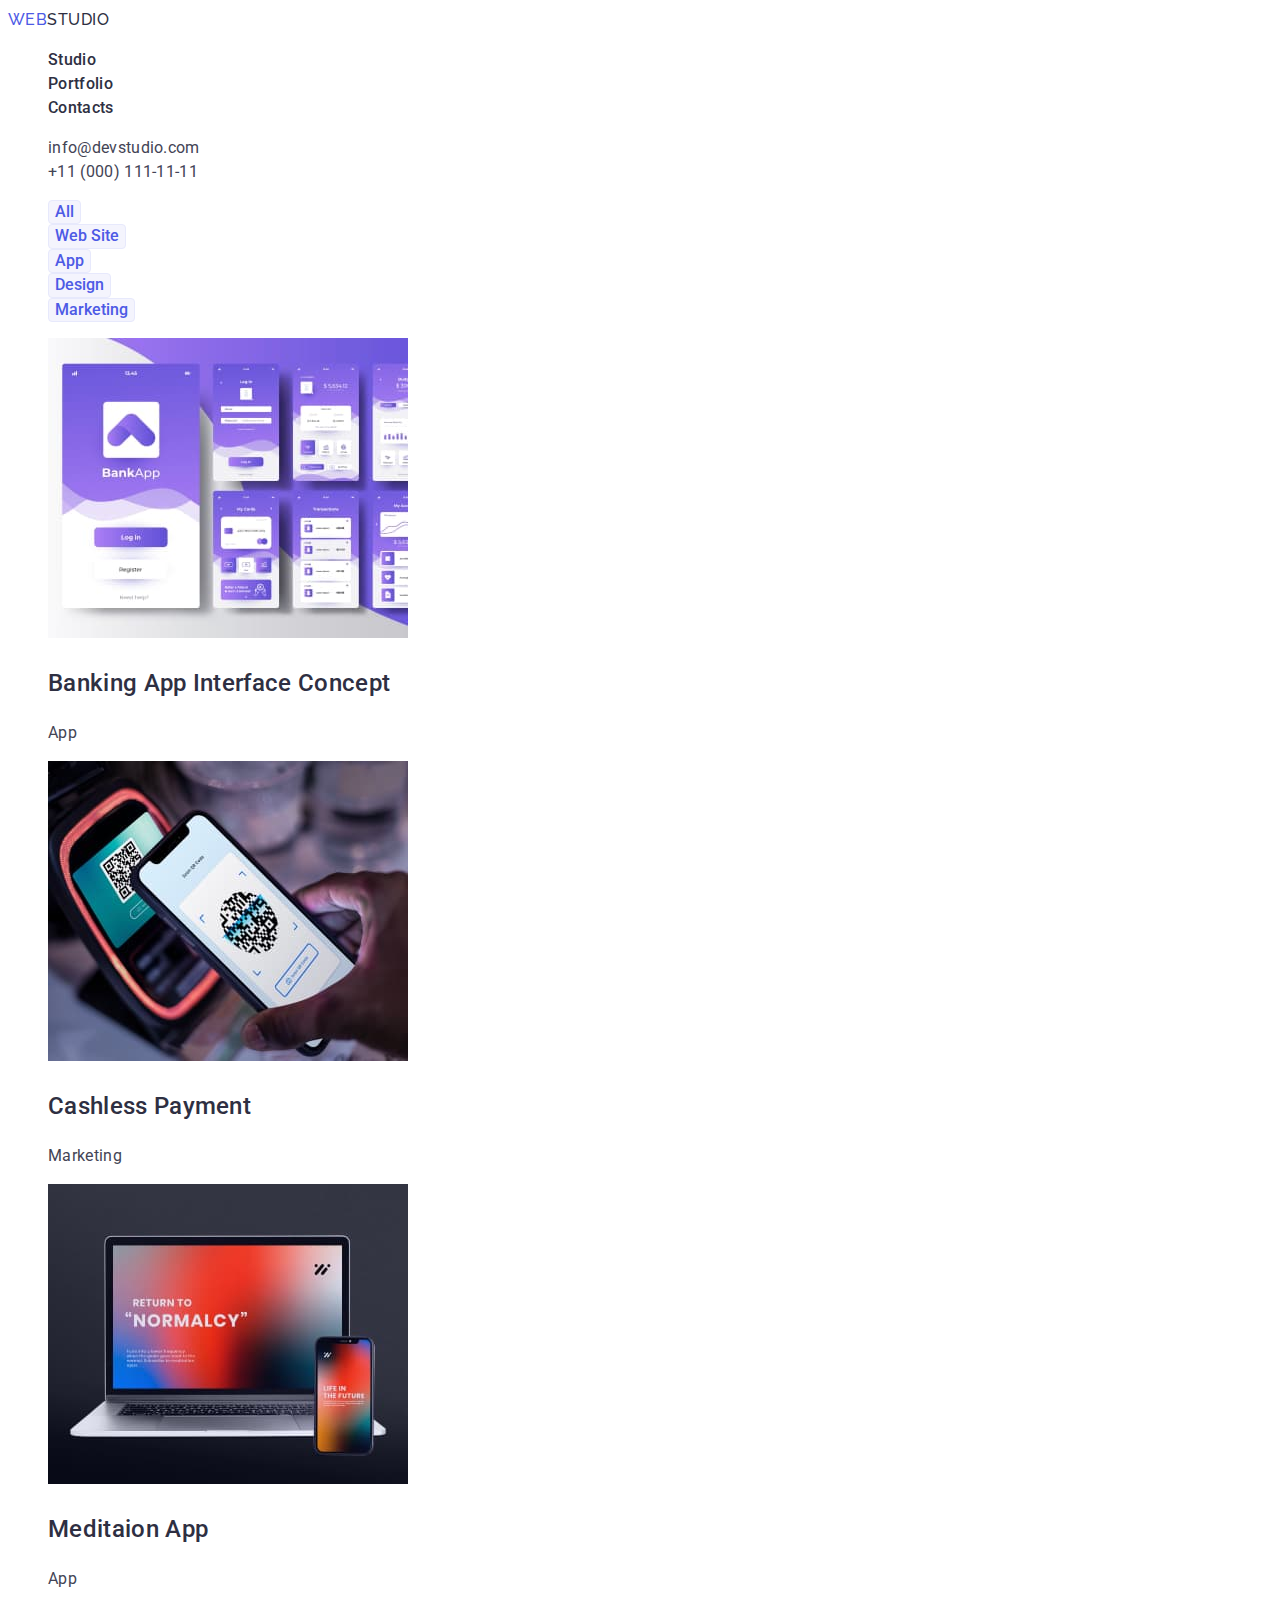
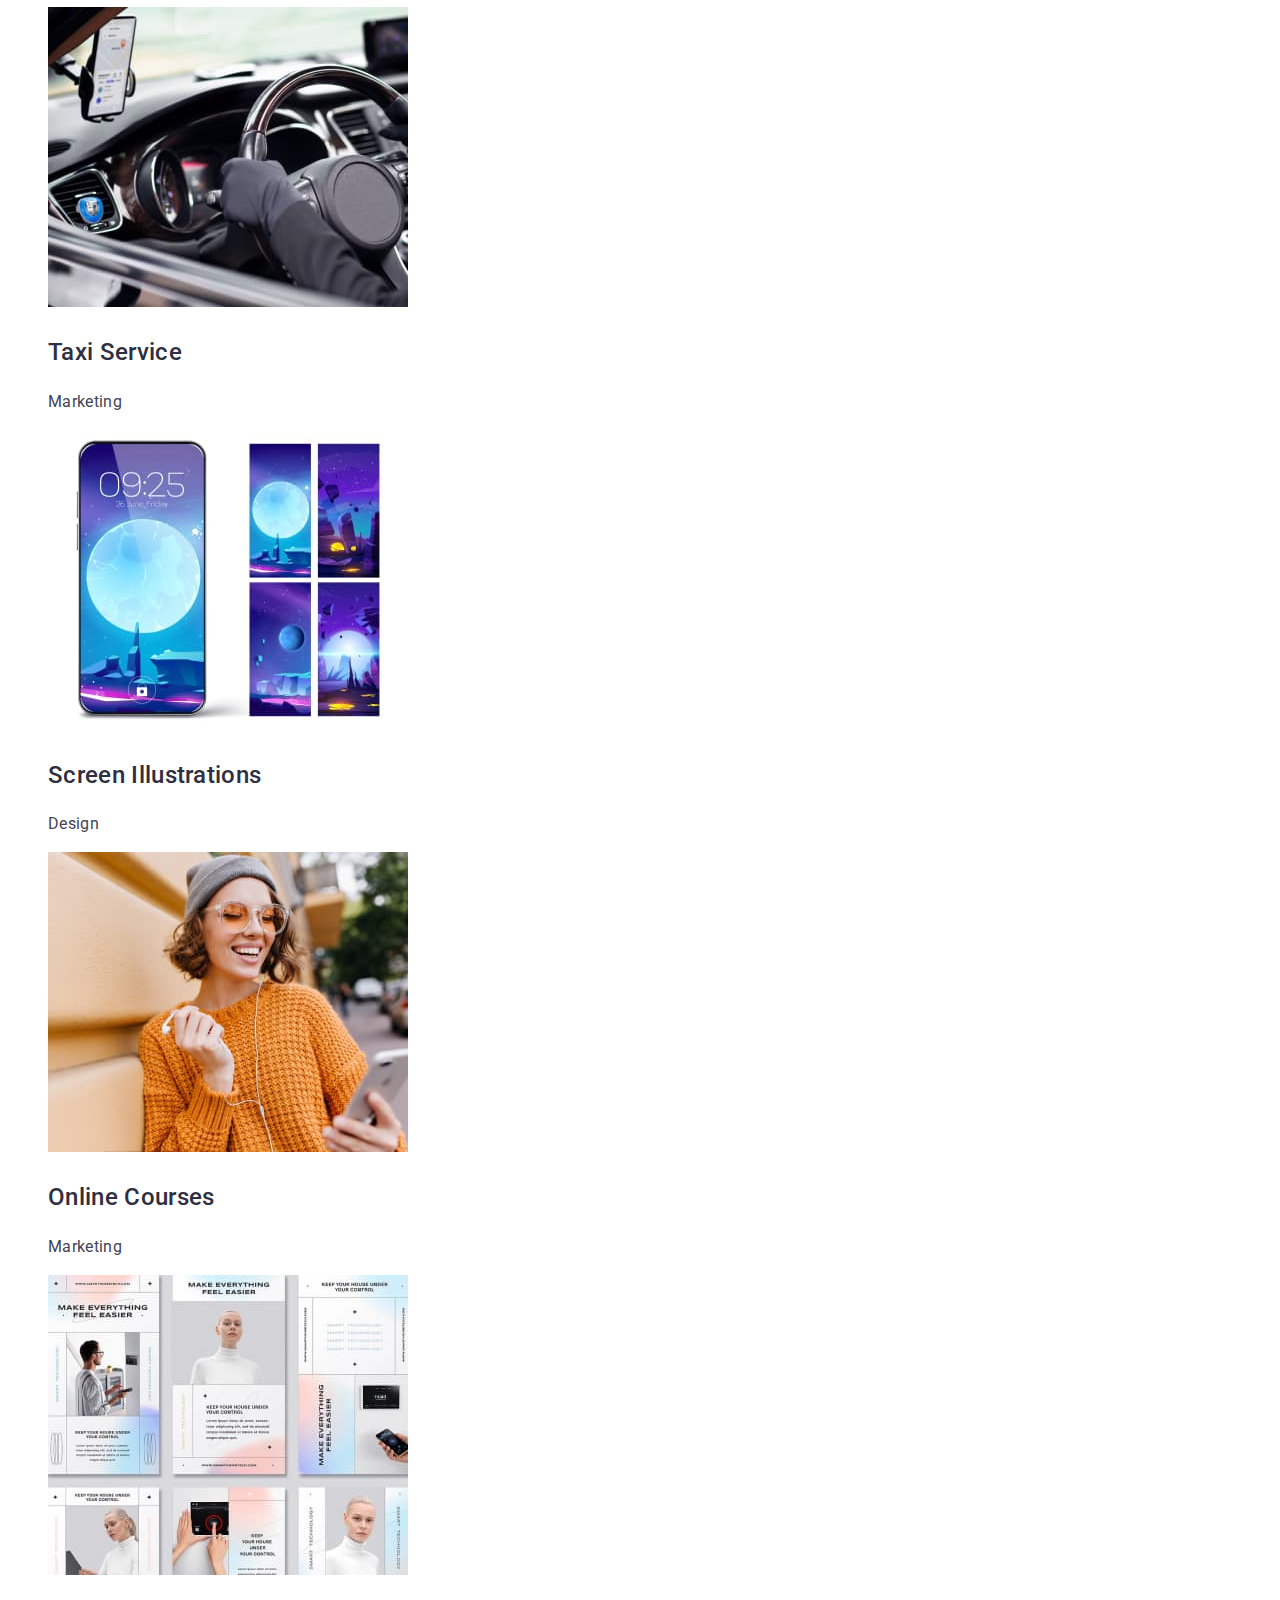
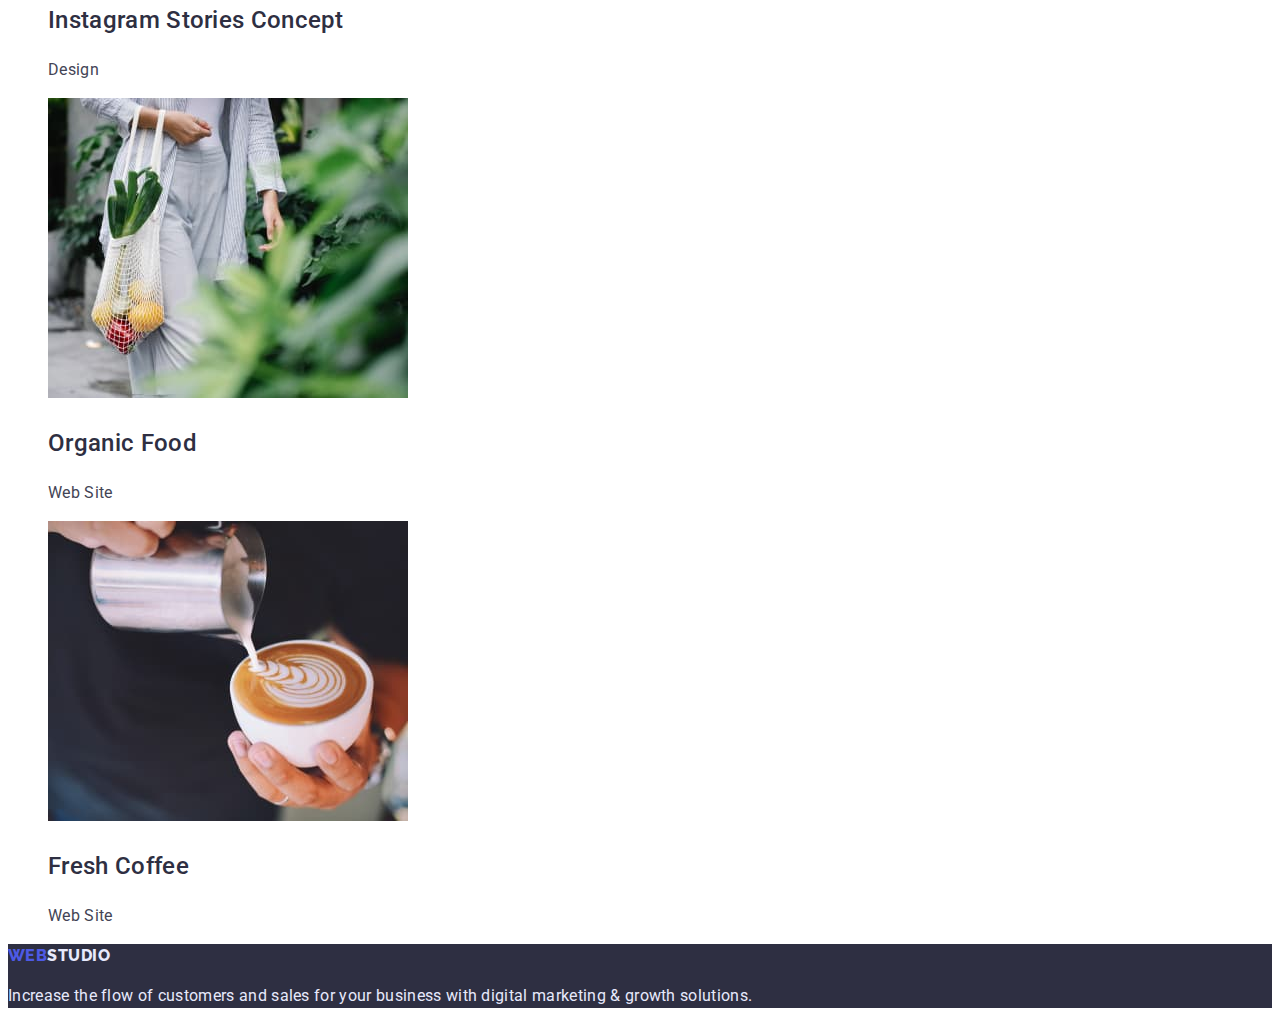
==== portfolio.html @ a6032429 "initial commit" ====
<!DOCTYPE html>
<html lang="en">
	<head>
		<meta charset="UTF-8" />
		<meta http-equiv="X-UA-Compatible" content="IE=edge" />
		<meta name="viewport" content="width=device-width, initial-scale=1.0" />
		<title>WebStudio</title>
		<link rel="preconnect" href="https://fonts.googleapis.com" />
		<link rel="preconnect" href="https://fonts.gstatic.com" crossorigin />
		<link
			href="https://fonts.googleapis.com/css2?family=Raleway:wght@800&family=Roboto:wght@400;500;700;900&display=swap"
			rel="stylesheet"
		/>
		<link rel="stylesheet" href="./css/styles.css" />
	</head>
	<body>
		<header>
			<a class="logo header" href="index.html"><span class="logo-accent">Web</span>Studio</a>

			<nav>
				<ul class="navigation list">
					<li>
						<a class="nav-link link" href="./index.html" rel="">Studio</a>
					</li>
					<li>
						<a class="nav-link link" href="./portfolio.html" rel="">Portfolio</a>
					</li>
					<li>
						<a class="nav-link link" href="" rel="">Contacts</a>
					</li>
				</ul>
			</nav>

			<ul class="list">
				<li>
					<a class="contact link" href="mailto:info@devstudio.com" rel="">info@devstudio.com</a>
				</li>
				<li>
					<a class="contact link" href="tel:+110001111111" rel="">+11 (000) 111-11-11</a>
				</li>
			</ul>
		</header>

		<!-- list of services -->

		<main>
			<section>
				<h1 class="visually-hidden">List of services</h1>

				<!-- List filter -->
				<ul class="list">
					<li>
						<button class="filter-button" type="button">All</button>
					</li>
					<li>
						<button class="filter-button" type="button">Web Site</button>
					</li>
					<li>
						<button class="filter-button" type="button">App</button>
					</li>
					<li>
						<button class="filter-button" type="button">Design</button>
					</li>
					<li>
						<button class="filter-button" type="button">Marketing</button>
					</li>
				</ul>

				<!-- SERVICES LIST -->
				<ul class="list">
					<li class="list-box">
						<a href="" class="portfolio-item">
							<img src="./images/banking-app.jpg" alt="banking-app" width="360" height="300" />
							<h2 class="header">Banking App Interface Concept</h2>
							<p>App</p>
						</a>
					</li>
					<li class="list-box">
						<a href="" class="portfolio-item">
							<img src="./images/cashless-payment.jpg" alt="cashless-payment" width="360" height="300" />
							<h2 class="header">Cashless Payment</h2>
							<p>Marketing</p>
						</a>
					</li>
					<li class="list-box">
						<a href="" class="portfolio-item">
							<img src="./images/meditaion-app.jpg" alt="meditaion-app" width="360" height="300" />
							<h2 class="header">Meditaion App</h2>
							<p>App</p>
						</a>
					</li>
					<li class="list-box">
						<a href="" class="portfolio-item">
							<img src="./images/texi-service.jpg" alt="texi-service" width="360" height="300" />
							<h2 class="header">Taxi Service</h2>
							<p>Marketing</p>
						</a>
					</li>
					<li class="list-box">
						<a href="" class="portfolio-item">
							<img src="./images/screen-illustration.jpg" alt="screen-illustration" width="360" height="300" />
							<h2 class="header">Screen Illustrations</h2>
							<p>Design</p>
						</a>
					</li>
					<li class="list-box">
						<a href="" class="portfolio-item">
							<img src="./images/online-courses.jpg" alt="online-courses" width="360" height="300" />
							<h2 class="header">Online Courses</h2>
							<p>Marketing</p>
						</a>
					</li>
					<li class="list-box">
						<a href="" class="portfolio-item">
							<img src="./images/instagram-stories.jpg" alt="instagram-stories" width="360" height="300" />
							<h2 class="header">Instagram Stories Concept</h2>
							<p>Design</p>
						</a>
					</li>
					<li class="list-box">
						<a href="" class="portfolio-item">
							<img src="./images/organic-food.jpg" alt="organic-food" width="360" height="300" />
							<h2 class="header">Organic Food</h2>
							<p>Web Site</p>
						</a>
					</li>
					<li class="list-box">
						<a href="" class="portfolio-item">
							<img src="./images/freesh-coffee.jpg" alt="freesh-coffee" width="360" height="300" />
							<h2 class="header">Fresh Coffee</h2>
							<p>Web Site</p>
						</a>
					</li>
				</ul>
			</section>
		</main>

		<!--footer-->

		<footer class="footer">
			<div>
				<a class="logo footer" href="index.html"><span class="logo-accent">Web</span>Studio</a>
				<p> Increase the flow of customers and sales for your business with digital marketing & growth solutions. </p>
			</div>
		</footer>
	</body>
</html>
---- css/styles.css ----
/* 
--primary-color: #ffffff;
--secondary-color: #2E2F42;
--text-color: #434455;
--secondary-text-color: #F4F4FD;
--accent-color: #4D5AE5;
--secondary-accent-color: #E7E9FC;
*/

:root {
    --primary-color: #ffffff;
    --secondary-color: #2E2F42;
    --text-color: #434455;
    --secondary-text-color: #F4F4FD;
    --accent-color: #4D5AE5;
    --secondary-accent-color: #E7E9FC;
}

/* 
* {
    margin: 0 auto;
}
*/

body {
    background-color: var(--primary-color);
    font-family: 'Roboto', sans-serif;
    color: var(--text-color);
    font-size: 16px;
    line-height: 1.5;
    letter-spacing: 0.02em;
}



/* logo style */

.logo {
    font-family: 'Raleway', sans-serif;
    text-transform: uppercase;
    font-weight: 800;
    line-height: 1.3;
    letter-spacing: 0.03em;
    color: var(--secondary-color);
    text-decoration: none;
}

.logo.footer {
    color: var(--light-text-color);
}

.logo-accent {
    color: var(--accent-color);
}



/* link */

.link {
    text-decoration: none;
    color: var(--text-color);
}

.link:hover,
.link:focus {
    color: var(--accent-color);
}

.nav-link {
    color: var(--secondary-color);
    font-weight: 500;
    font-size: 16px;
    line-height: 1.5;
}

.nav-link:hover,
.nav-link:focus {
    color: var(--text-color);
}

.nav-link:active,
.contact.link:hover,
.contact.link:focus {
    color: var(--accent-color);
}



/* headers */

.header {
    color: var(--secondary-color);
    font-weight: 500;
    
}

.section-header {
    font-size: 36px;
    line-height: 1.11;
    text-align: center;
}

.list.header {
    font-size: 20px;
    line-height: 1.2;
}

.visually-hidden {
    position: absolute;
    width: 1px;
    height: 1px;
    margin: -1px;
    border: 0;
    padding: 0;
    clip: rect(0 0 0 0);
    overflow: hidden;
}



/* nav menu */

.navigation,
.list {
    list-style-type: none;
}



/* hero section */

.hero {
    background-color: var(--secondary-color);
    text-align: center;
}

.hero.header {
    color: var(--primary-color);
    font-weight: 500;
    font-size: 56px;
    line-height: 1.07;
}



/* content section */

.section-header {
    color: var(--secondary-color);
    font-weight: 500;
    font-size: 36px;
    line-height: 1.11;   
    text-align: center;
}

.content-block.grey {
    background-color: var(--secondary-text-color);
}



/* list classes */

.list.team{
    background-color: var(--primary-color);
    text-align: center;
}

.team-list {
    text-align: center;
}

.list-box {
    background-color: var(--primary-color);
}



/* portfolio gallery */

.portfolio-item {
    text-decoration: none;
    color: var(--text-color);
}



/* buttons */

.order-button {
    cursor: pointer;
    background-color: var(--accent-color);
    color: var(--primary-color);
    border-style: none;
    border-radius: 4px;
    width: 170px;
    height: 51px;
    font-family: inherit; /*important*/
    font-weight: 500;
    font-size: 16px;
    line-height: 1.19;
    letter-spacing: 0.04em;
    
}

.order-button:hover,
.order-button:focus {
    background-color: var(--accent-color);
    color: var(--primary-color);
}

.order-button:active {
    background-color: #404BBF;
}

.filter-button {
    color: var(--accent-color);
    background-color: var(--secondary-text-color);
    border: 1px solid var(--secondary-accent-color);
    border-radius: 4px;
    cursor: pointer;
    font-family: inherit;
    font-weight: 500;
    font-size: 16px;
    line-height: 1.28;
}

.filter-button:hover,
.filter-button:focus {
    color: var(--secondary-text-color);
    background-color: var(--accent-color);
    border: 1px solid var(--accent-color);
}



/* footer */

.footer {
    background-color: var(--secondary-color);
    color: var(--secondary-accent-color);
}
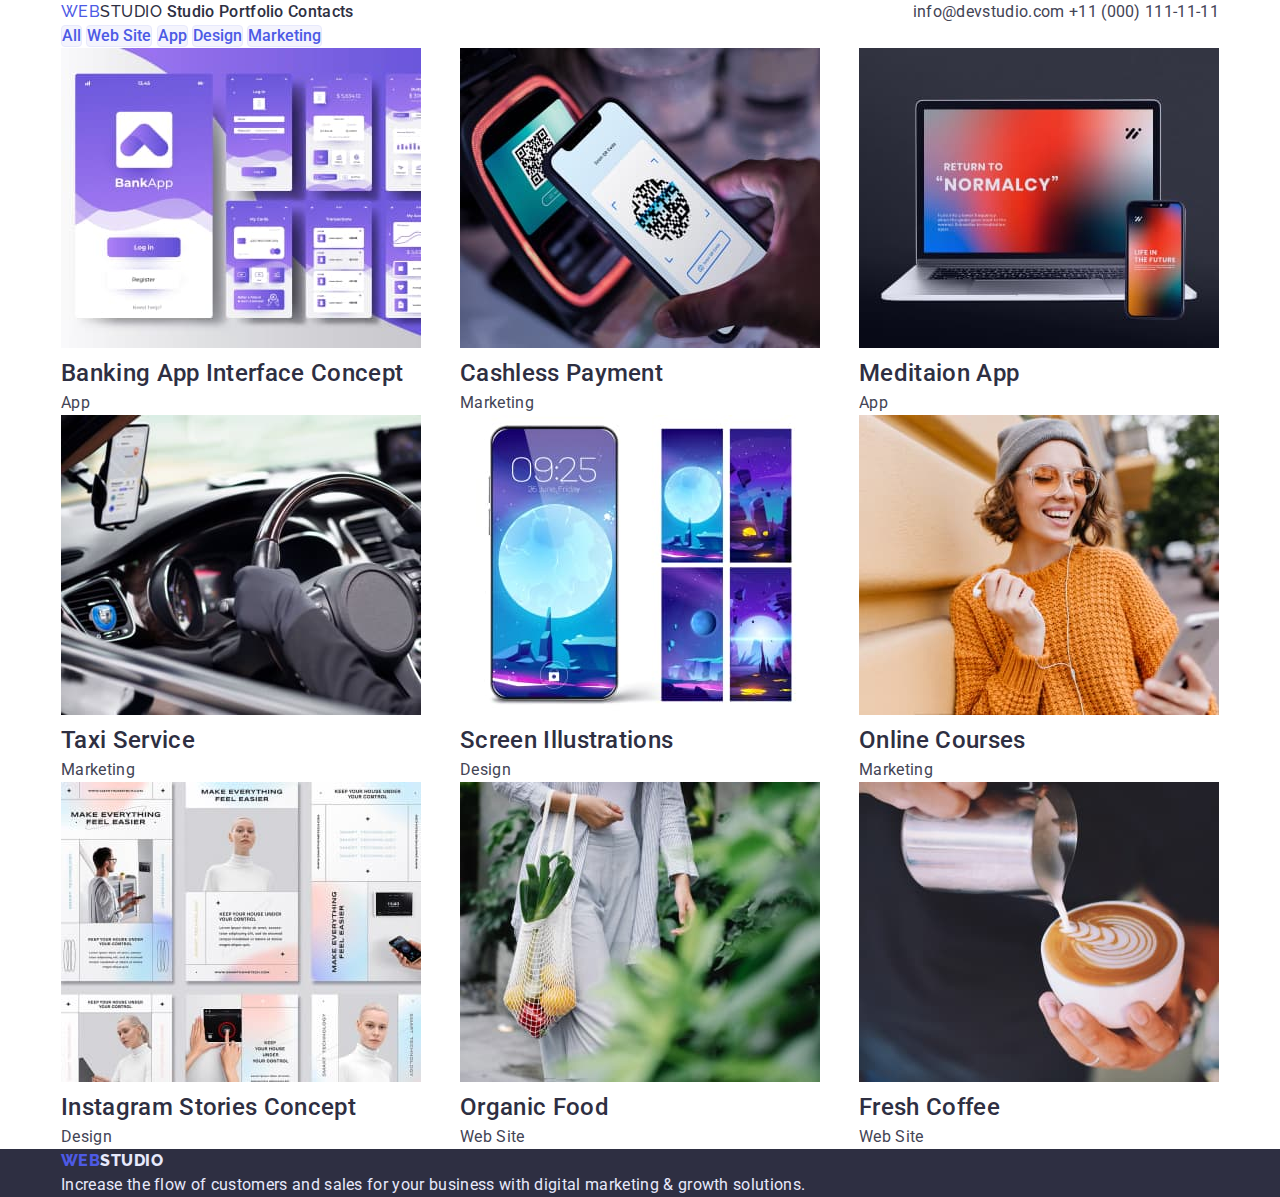
==== commit c58ad380: "update - position content" ====
--- a/portfolio.html
+++ b/portfolio.html
@@ -14,133 +14,140 @@
 		<link rel="stylesheet" href="./css/styles.css" />
 	</head>
 	<body>
-		<header>
-			<a class="logo header" href="index.html"><span class="logo-accent">Web</span>Studio</a>
+		<header class="nav-wrapper">
+			<div class="container nav-block">
+				<nav>
+					<div class="nav-menu logo-wrapper">
+						<a class="logo header nav-item" href="index.html"><span class="logo-accent">Web</span>Studio</a>
+					</div>
 
-			<nav>
-				<ul class="navigation list">
-					<li>
-						<a class="nav-link link" href="./index.html" rel="">Studio</a>
+					<ul class="nav-menu list">
+						<li class="nav-item">
+							<a class="nav-link link" href="./index.html" rel="">Studio</a>
+						</li>
+						<li class="nav-item">
+							<a class="nav-link link" href="./portfolio.html" rel="">Portfolio</a>
+						</li>
+						<li class="nav-item">
+							<a class="nav-link link" href="" rel="">Contacts</a>
+						</li>
+					</ul>
+				</nav>
+				<ul class="nav-menu list">
+					<li class="nav-item">
+						<a class="contact link" href="mailto:info@devstudio.com" rel="">info@devstudio.com</a>
 					</li>
-					<li>
-						<a class="nav-link link" href="./portfolio.html" rel="">Portfolio</a>
-					</li>
-					<li>
-						<a class="nav-link link" href="" rel="">Contacts</a>
+					<li class="nav-item">
+						<a class="contact link" href="tel:+110001111111" rel="">+11 (000) 111-11-11</a>
 					</li>
 				</ul>
-			</nav>
-
-			<ul class="list">
-				<li>
-					<a class="contact link" href="mailto:info@devstudio.com" rel="">info@devstudio.com</a>
-				</li>
-				<li>
-					<a class="contact link" href="tel:+110001111111" rel="">+11 (000) 111-11-11</a>
-				</li>
-			</ul>
+			</div>
 		</header>
 
 		<!-- list of services -->
 
 		<main>
-			<section>
-				<h1 class="visually-hidden">List of services</h1>
+			<div class="container">
+				<section>
+					<h1 class="visually-hidden">List of services</h1>
 
-				<!-- List filter -->
-				<ul class="list">
-					<li>
-						<button class="filter-button" type="button">All</button>
-					</li>
-					<li>
-						<button class="filter-button" type="button">Web Site</button>
-					</li>
-					<li>
-						<button class="filter-button" type="button">App</button>
-					</li>
-					<li>
-						<button class="filter-button" type="button">Design</button>
-					</li>
-					<li>
-						<button class="filter-button" type="button">Marketing</button>
-					</li>
-				</ul>
+					<!-- List filter -->
+					<ul class="filter-btn-wrapper list">
+						<li class="filter-btn-item">
+							<button class="filter-button" type="button">All</button>
+						</li>
+						<li class="filter-btn-item">
+							<button class="filter-button" type="button">Web Site</button>
+						</li>
+						<li class="filter-btn-item">
+							<button class="filter-button" type="button">App</button>
+						</li>
+						<li class="filter-btn-item">
+							<button class="filter-button" type="button">Design</button>
+						</li>
+						<li class="filter-btn-item">
+							<button class="filter-button" type="button">Marketing</button>
+						</li>
+					</ul>
 
-				<!-- SERVICES LIST -->
-				<ul class="list">
-					<li class="list-box">
-						<a href="" class="portfolio-item">
-							<img src="./images/banking-app.jpg" alt="banking-app" width="360" height="300" />
-							<h2 class="header">Banking App Interface Concept</h2>
-							<p>App</p>
-						</a>
-					</li>
-					<li class="list-box">
-						<a href="" class="portfolio-item">
-							<img src="./images/cashless-payment.jpg" alt="cashless-payment" width="360" height="300" />
-							<h2 class="header">Cashless Payment</h2>
-							<p>Marketing</p>
-						</a>
-					</li>
-					<li class="list-box">
-						<a href="" class="portfolio-item">
-							<img src="./images/meditaion-app.jpg" alt="meditaion-app" width="360" height="300" />
-							<h2 class="header">Meditaion App</h2>
-							<p>App</p>
-						</a>
-					</li>
-					<li class="list-box">
-						<a href="" class="portfolio-item">
-							<img src="./images/texi-service.jpg" alt="texi-service" width="360" height="300" />
-							<h2 class="header">Taxi Service</h2>
-							<p>Marketing</p>
-						</a>
-					</li>
-					<li class="list-box">
-						<a href="" class="portfolio-item">
-							<img src="./images/screen-illustration.jpg" alt="screen-illustration" width="360" height="300" />
-							<h2 class="header">Screen Illustrations</h2>
-							<p>Design</p>
-						</a>
-					</li>
-					<li class="list-box">
-						<a href="" class="portfolio-item">
-							<img src="./images/online-courses.jpg" alt="online-courses" width="360" height="300" />
-							<h2 class="header">Online Courses</h2>
-							<p>Marketing</p>
-						</a>
-					</li>
-					<li class="list-box">
-						<a href="" class="portfolio-item">
-							<img src="./images/instagram-stories.jpg" alt="instagram-stories" width="360" height="300" />
-							<h2 class="header">Instagram Stories Concept</h2>
-							<p>Design</p>
-						</a>
-					</li>
-					<li class="list-box">
-						<a href="" class="portfolio-item">
-							<img src="./images/organic-food.jpg" alt="organic-food" width="360" height="300" />
-							<h2 class="header">Organic Food</h2>
-							<p>Web Site</p>
-						</a>
-					</li>
-					<li class="list-box">
-						<a href="" class="portfolio-item">
-							<img src="./images/freesh-coffee.jpg" alt="freesh-coffee" width="360" height="300" />
-							<h2 class="header">Fresh Coffee</h2>
-							<p>Web Site</p>
-						</a>
-					</li>
-				</ul>
-			</section>
+					<!-- SERVICES LIST -->
+					<ul class="portfolio list">
+						<li class="list-box">
+							<a href="" class="portfolio-item">
+								<img src="./images/banking-app.jpg" alt="banking-app" width="360" height="300" />
+								<h2 class="header">Banking App Interface Concept</h2>
+								<p>App</p>
+							</a>
+						</li>
+						<li class="list-box">
+							<a href="" class="portfolio-item">
+								<img src="./images/cashless-payment.jpg" alt="cashless-payment" width="360" height="300" />
+								<h2 class="header">Cashless Payment</h2>
+								<p>Marketing</p>
+							</a>
+						</li>
+						<li class="list-box">
+							<a href="" class="portfolio-item">
+								<img src="./images/meditaion-app.jpg" alt="meditaion-app" width="360" height="300" />
+								<h2 class="header">Meditaion App</h2>
+								<p>App</p>
+							</a>
+						</li>
+						<li class="list-box">
+							<a href="" class="portfolio-item">
+								<img src="./images/texi-service.jpg" alt="texi-service" width="360" height="300" />
+								<h2 class="header">Taxi Service</h2>
+								<p>Marketing</p>
+							</a>
+						</li>
+						<li class="list-box">
+							<a href="" class="portfolio-item">
+								<img src="./images/screen-illustration.jpg" alt="screen-illustration" width="360" height="300" />
+								<h2 class="header">Screen Illustrations</h2>
+								<p>Design</p>
+							</a>
+						</li>
+						<li class="list-box">
+							<a href="" class="portfolio-item">
+								<img src="./images/online-courses.jpg" alt="online-courses" width="360" height="300" />
+								<h2 class="header">Online Courses</h2>
+								<p>Marketing</p>
+							</a>
+						</li>
+						<li class="list-box">
+							<a href="" class="portfolio-item">
+								<img src="./images/instagram-stories.jpg" alt="instagram-stories" width="360" height="300" />
+								<h2 class="header">Instagram Stories Concept</h2>
+								<p>Design</p>
+							</a>
+						</li>
+						<li class="list-box">
+							<a href="" class="portfolio-item">
+								<img src="./images/organic-food.jpg" alt="organic-food" width="360" height="300" />
+								<h2 class="header">Organic Food</h2>
+								<p>Web Site</p>
+							</a>
+						</li>
+						<li class="list-box">
+							<a href="" class="portfolio-item">
+								<img src="./images/freesh-coffee.jpg" alt="freesh-coffee" width="360" height="300" />
+								<h2 class="header">Fresh Coffee</h2>
+								<p>Web Site</p>
+							</a>
+						</li>
+					</ul>
+				</section>
+			</div>
 		</main>
 
 		<!--footer-->
 
 		<footer class="footer">
-			<div>
-				<a class="logo footer" href="index.html"><span class="logo-accent">Web</span>Studio</a>
-				<p> Increase the flow of customers and sales for your business with digital marketing & growth solutions. </p>
+			<div class="container">
+				<div>
+					<a class="logo footer" href="index.html"><span class="logo-accent">Web</span>Studio</a>
+					<p> Increase the flow of customers and sales for your business with digital marketing & growth solutions. </p>
+				</div>
 			</div>
 		</footer>
 	</body>
--- a/css/styles.css
+++ b/css/styles.css
@@ -16,24 +16,39 @@
     --secondary-accent-color: #E7E9FC;
 }
 
-/* 
-* {
-    margin: 0 auto;
-}
-*/
+
+*,
+*::after,
+*::before {
+    /*box model*/
+    margin: 0;
+    padding: 0;
+    box-sizing: border-box;
+}
+
+
 
 body {
-    background-color: var(--primary-color);
     font-family: 'Roboto', sans-serif;
     color: var(--text-color);
     font-size: 16px;
     line-height: 1.5;
     letter-spacing: 0.02em;
-}
-
-
-
-/* logo style */
+
+    background-color: var(--primary-color);
+}
+
+.container {
+    max-width: 1158px;
+    margin: 0 auto;
+}
+
+.grey {
+    background-color: var(--secondary-text-color);
+}
+
+
+/* ------------------ logo style ------------------ */
 
 .logo {
     font-family: 'Raleway', sans-serif;
@@ -55,7 +70,7 @@
 
 
 
-/* link */
+/* ------------------ links ------------------ */
 
 .link {
     text-decoration: none;
@@ -68,10 +83,11 @@
 }
 
 .nav-link {
-    color: var(--secondary-color);
+    
     font-weight: 500;
     font-size: 16px;
     line-height: 1.5;
+    color: var(--secondary-color);
 }
 
 .nav-link:hover,
@@ -87,11 +103,11 @@
 
 
 
-/* headers */
+/* ------------------ headers ------------------ */
 
 .header {
-    color: var(--secondary-color);
-    font-weight: 500;
+    font-weight: 500;
+    color: var(--secondary-color);
     
 }
 
@@ -119,52 +135,66 @@
 
 
 
-/* nav menu */
-
-.navigation,
+/* ------------------ nav menu ------------------ */
+
+.nav-wrapper {
+    /* drop-shadow */
+}
+
+.nav-block {
+    display: flex;
+    justify-content: space-between;
+}
+
+.nav-menu,
+.nav-item {
+    display: inline-block;
+}
+
+
+/* ------------------ hero section ------------------ */
+
+.hero {
+    text-align: center;
+
+    background-color: var(--secondary-color);
+}
+
+.hero.header {
+    font-weight: 500;
+    font-size: 56px;
+    line-height: 1.07;
+    color: var(--primary-color);
+}
+
+
+
+/* -----------------content section ----------------- */
+
+.section-header {
+    font-weight: 500;
+    font-size: 36px;
+    line-height: 1.11;   
+    color: var(--secondary-color);
+    text-align: center;
+}
+
+.content.list {
+    display: flex;
+    justify-content: space-between;
+}
+
+
+/* ------------------ list classes ------------------ */
+
 .list {
     list-style-type: none;
 }
 
-
-
-/* hero section */
-
-.hero {
-    background-color: var(--secondary-color);
-    text-align: center;
-}
-
-.hero.header {
-    color: var(--primary-color);
-    font-weight: 500;
-    font-size: 56px;
-    line-height: 1.07;
-}
-
-
-
-/* content section */
-
-.section-header {
-    color: var(--secondary-color);
-    font-weight: 500;
-    font-size: 36px;
-    line-height: 1.11;   
-    text-align: center;
-}
-
-.content-block.grey {
-    background-color: var(--secondary-text-color);
-}
-
-
-
-/* list classes */
-
 .list.team{
+    text-align: center;
+
     background-color: var(--primary-color);
-    text-align: center;
 }
 
 .team-list {
@@ -176,68 +206,94 @@
 }
 
 
-
-/* portfolio gallery */
+.team-list {
+    border-radius: 0 0 4px 4px;
+}
+
+
+/* ------------------ portfolio gallery ------------------ */
+
+.portfolio.list {
+    display: flex;
+    justify-content: space-between;
+    flex-wrap: wrap;
+}
+
 
 .portfolio-item {
+    color: var(--text-color);
     text-decoration: none;
-    color: var(--text-color);
-}
-
-
-
-/* buttons */
+}
+
+.filter-btn-wrapper {
+    /* box model */
+}
+
+.filter-btn-item {
+    display: inline;
+}
+
+
+
+/* ------------------ buttons ------------------ */
 
 .order-button {
-    cursor: pointer;
-    background-color: var(--accent-color);
+    width: 170px;
+    height: 51px;
+
+    font-family: inherit; /*important*/
+    font-weight: 500;
+    font-size: 16px;
+    line-height: 1.19;
+    letter-spacing: 0.04em;
     color: var(--primary-color);
+    
+    background-color: var(--accent-color); 
     border-style: none;
     border-radius: 4px;
-    width: 170px;
-    height: 51px;
-    font-family: inherit; /*important*/
-    font-weight: 500;
-    font-size: 16px;
-    line-height: 1.19;
-    letter-spacing: 0.04em;
-    
+    
+    cursor: pointer;
 }
 
 .order-button:hover,
 .order-button:focus {
+    color: var(--primary-color);
+
     background-color: var(--accent-color);
-    color: var(--primary-color);
 }
 
 .order-button:active {
     background-color: #404BBF;
 }
 
-.filter-button {
-    color: var(--accent-color);
+.filter-button { 
+    font-family: inherit;
+    font-weight: 500;
+    font-size: 16px;
+    line-height: 1.28;
+    color: var(--accent-color);
+    
     background-color: var(--secondary-text-color);
     border: 1px solid var(--secondary-accent-color);
     border-radius: 4px;
+
     cursor: pointer;
-    font-family: inherit;
-    font-weight: 500;
-    font-size: 16px;
-    line-height: 1.28;
 }
 
 .filter-button:hover,
 .filter-button:focus {
     color: var(--secondary-text-color);
+
     background-color: var(--accent-color);
     border: 1px solid var(--accent-color);
 }
 
 
 
-/* footer */
+/* ------------------ footer ------------------ */
 
 .footer {
+    color: var(--secondary-accent-color);
+
     background-color: var(--secondary-color);
-    color: var(--secondary-accent-color);
 }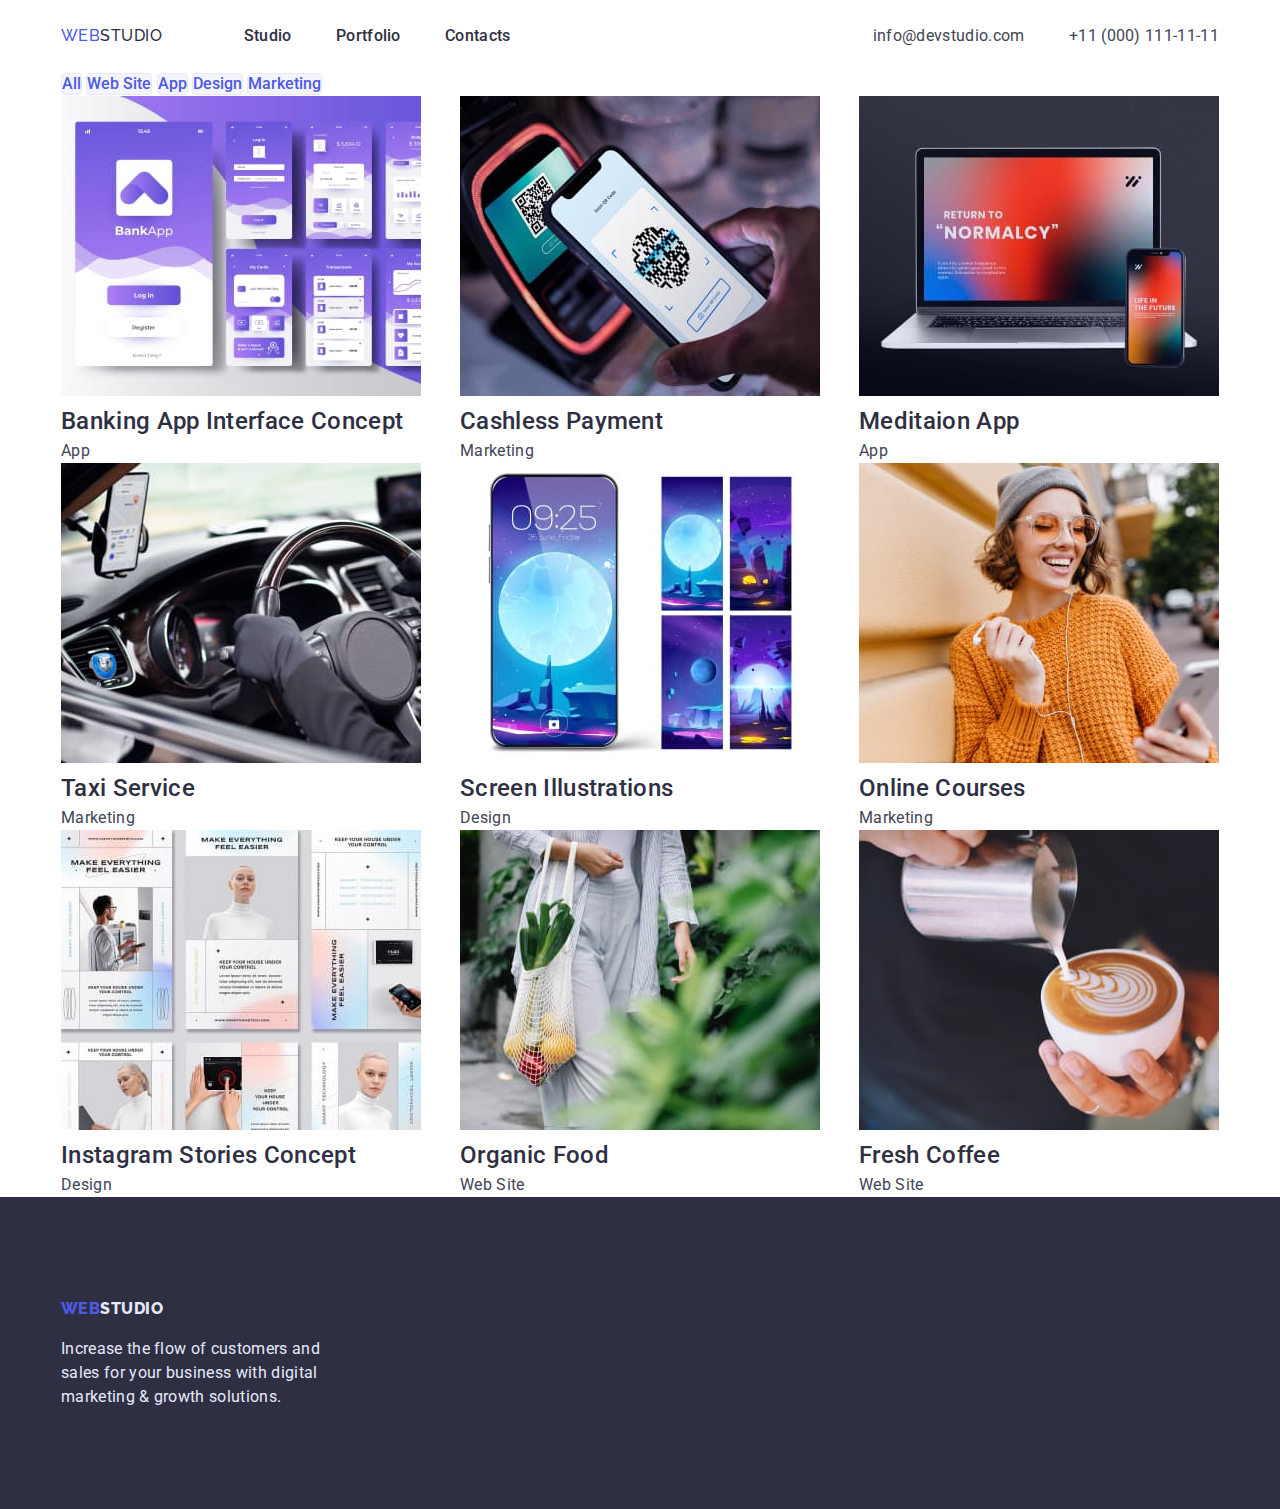
==== commit a8167030: "update styles.css, index.html" ====
--- a/portfolio.html
+++ b/portfolio.html
@@ -146,7 +146,9 @@
 			<div class="container">
 				<div>
 					<a class="logo footer" href="index.html"><span class="logo-accent">Web</span>Studio</a>
-					<p> Increase the flow of customers and sales for your business with digital marketing & growth solutions. </p>
+					<p class="footer-text">
+						Increase the flow of customers and sales for your business with digital marketing & growth solutions.
+					</p>
 				</div>
 			</div>
 		</footer>
--- a/css/styles.css
+++ b/css/styles.css
@@ -83,7 +83,6 @@
 }
 
 .nav-link {
-    
     font-weight: 500;
     font-size: 16px;
     line-height: 1.5;
@@ -118,6 +117,7 @@
 }
 
 .list.header {
+    margin-bottom: 8px;
     font-size: 20px;
     line-height: 1.2;
 }
@@ -144,6 +144,19 @@
 .nav-block {
     display: flex;
     justify-content: space-between;
+    padding: 24px 0;
+}
+
+.logo-wrapper {
+    margin-right: 77px;
+}
+
+.nav-item {
+    margin-right: 40px;
+}
+
+.nav-item:last-child {
+    margin-right: 0;
 }
 
 .nav-menu,
@@ -154,13 +167,14 @@
 
 /* ------------------ hero section ------------------ */
 
-.hero {
-    text-align: center;
-
+.hero-wrapper {
+    padding: 192px 0;
+    text-align: center;
     background-color: var(--secondary-color);
 }
 
 .hero.header {
+    margin-bottom: 48px;
     font-weight: 500;
     font-size: 56px;
     line-height: 1.07;
@@ -172,6 +186,7 @@
 /* -----------------content section ----------------- */
 
 .section-header {
+    margin-bottom: 72px;
     font-weight: 500;
     font-size: 36px;
     line-height: 1.11;   
@@ -184,6 +199,27 @@
     justify-content: space-between;
 }
 
+.content-box {
+    padding: 0 12px;
+}
+
+.content-box:first-child {
+    padding: 0 12px 0 0;
+}
+
+.content-box:last-child {
+    padding: 0 0 12px;
+}
+
+.content-block {
+    margin: 120px 0;
+}
+
+.content-block.grey {
+    margin: 0;
+    padding: 120px 0;
+}
+
 
 /* ------------------ list classes ------------------ */
 
@@ -199,6 +235,10 @@
 
 .team-list {
     text-align: center;
+}
+
+.team-list-description {
+    padding: 32px 16px;
 }
 
 .list-box {
@@ -293,7 +333,12 @@
 /* ------------------ footer ------------------ */
 
 .footer {
+    padding: 100px 0;
     color: var(--secondary-accent-color);
-
     background-color: var(--secondary-color);
+}
+
+.footer-text {
+    margin-top: 16px;
+    max-width: 264px;
 }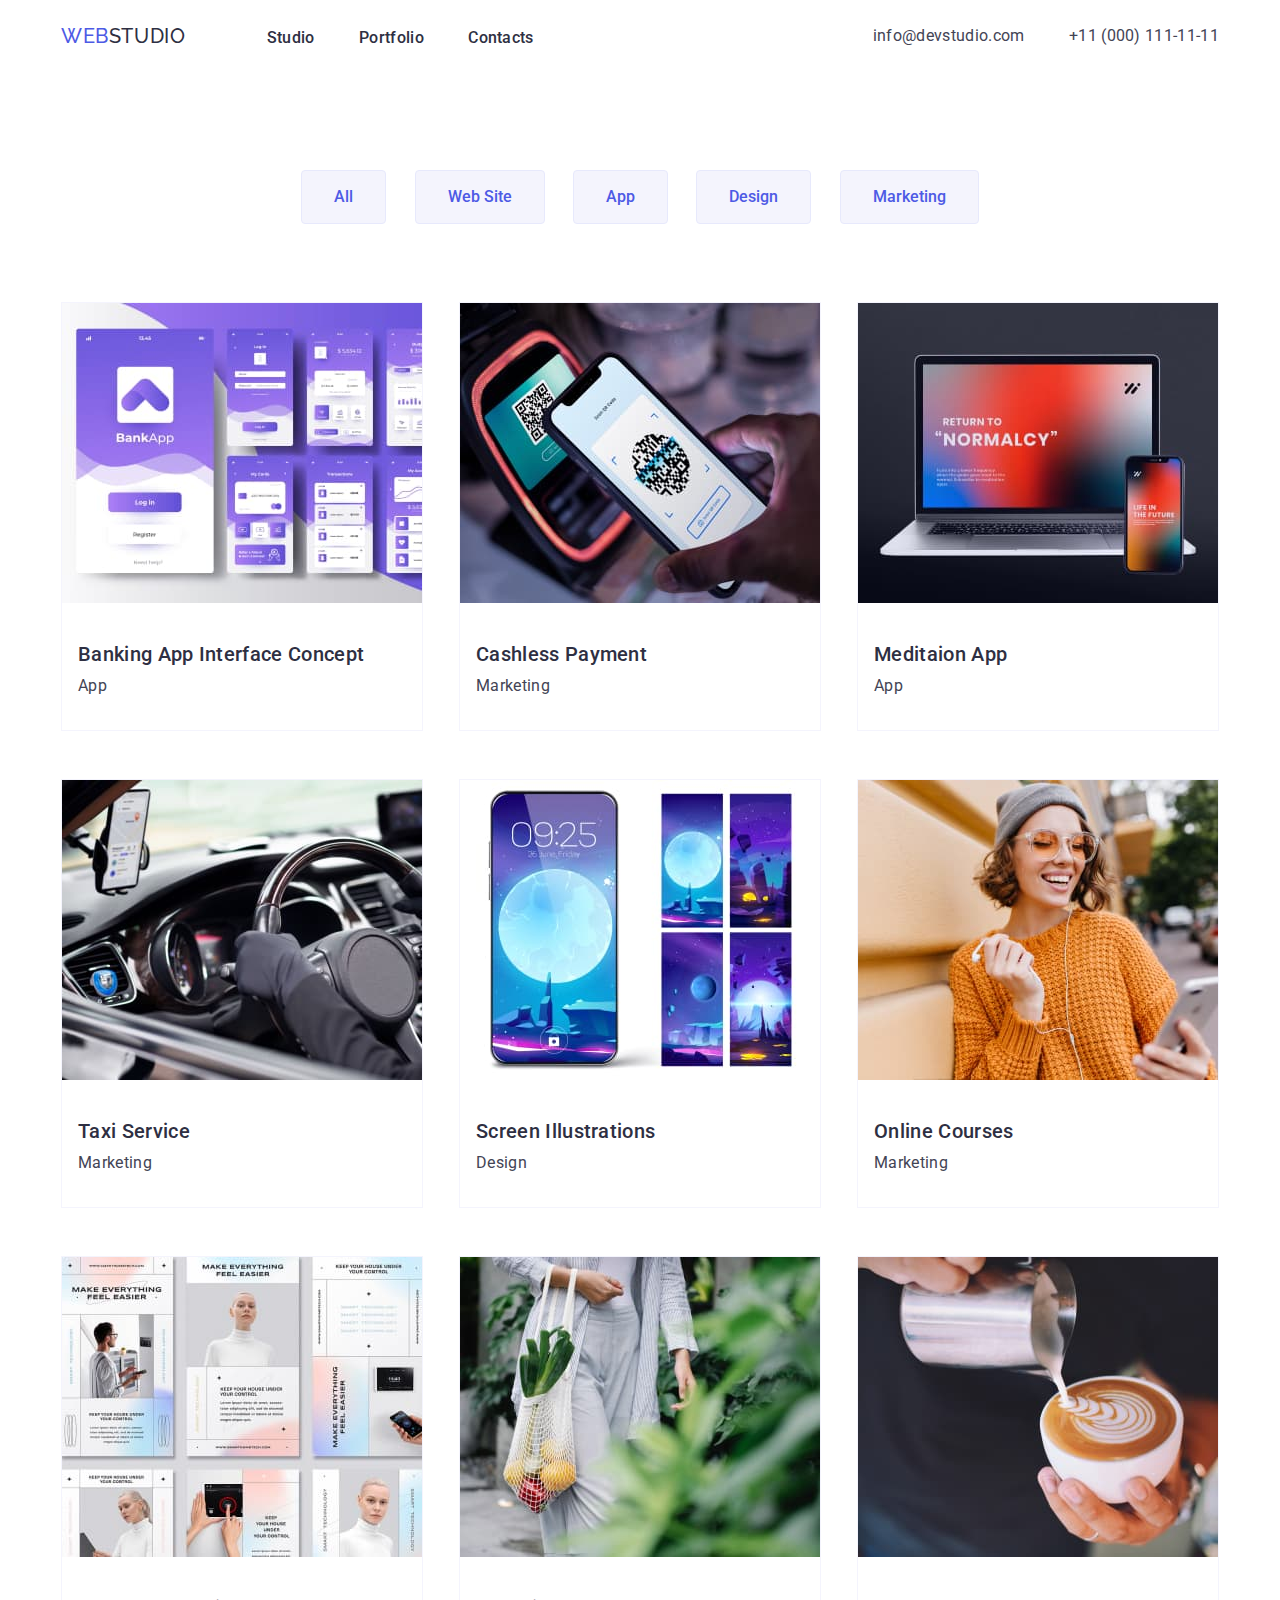
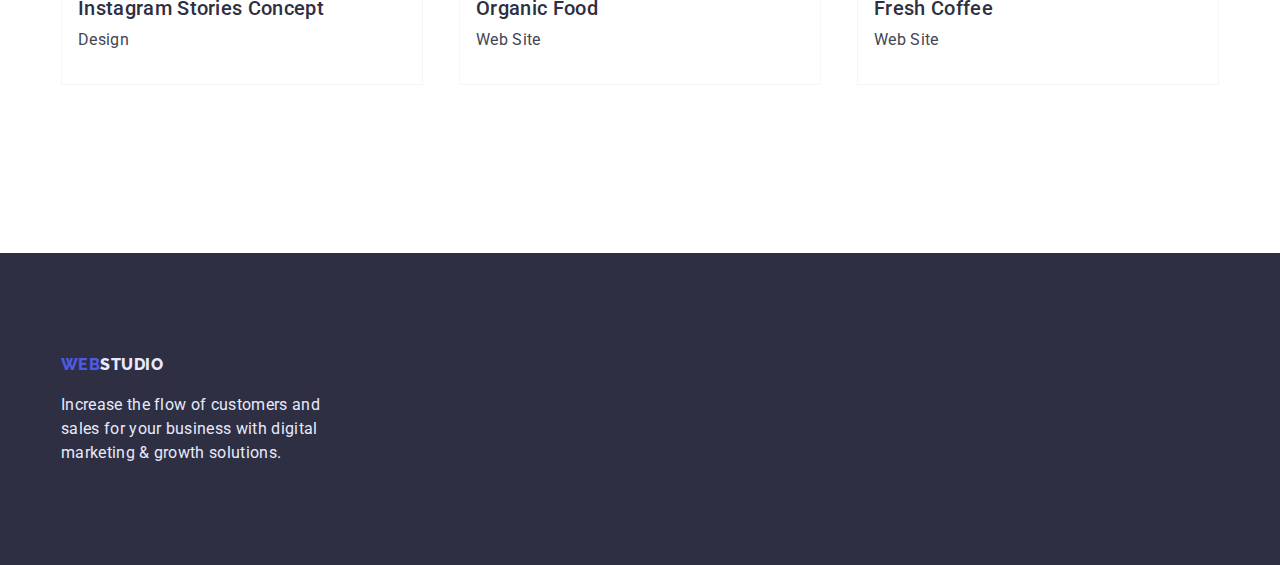
==== commit 138322ae: "update styles.css" ====
--- a/portfolio.html
+++ b/portfolio.html
@@ -48,8 +48,8 @@
 
 		<main>
 			<div class="container">
-				<section>
-					<h1 class="visually-hidden">List of services</h1>
+				<section class="portfolio-wrapper">
+					<h2 class="visually-hidden">List of services</h2>
 
 					<!-- List filter -->
 					<ul class="filter-btn-wrapper list">
@@ -72,67 +72,85 @@
 
 					<!-- SERVICES LIST -->
 					<ul class="portfolio list">
-						<li class="list-box">
+						<li class="portfolio list-box">
 							<a href="" class="portfolio-item">
 								<img src="./images/banking-app.jpg" alt="banking-app" width="360" height="300" />
-								<h2 class="header">Banking App Interface Concept</h2>
-								<p>App</p>
+								<div class="portfolio-item-description">
+									<h3 class="header portfolio">Banking App Interface Concept</h3>
+									<p>App</p>
+								</div>
 							</a>
 						</li>
-						<li class="list-box">
+						<li class="portfolio list-box">
 							<a href="" class="portfolio-item">
 								<img src="./images/cashless-payment.jpg" alt="cashless-payment" width="360" height="300" />
-								<h2 class="header">Cashless Payment</h2>
-								<p>Marketing</p>
+								<div class="portfolio-item-description">
+									<h3 class="header portfolio">Cashless Payment</h3>
+									<p>Marketing</p>
+								</div>
 							</a>
 						</li>
-						<li class="list-box">
+						<li class="portfolio list-box">
 							<a href="" class="portfolio-item">
 								<img src="./images/meditaion-app.jpg" alt="meditaion-app" width="360" height="300" />
-								<h2 class="header">Meditaion App</h2>
-								<p>App</p>
+								<div class="portfolio-item-description">
+									<h3 class="header portfolio">Meditaion App</h3>
+									<p>App</p>
+								</div>
 							</a>
 						</li>
-						<li class="list-box">
+						<li class="portfolio list-box">
 							<a href="" class="portfolio-item">
 								<img src="./images/texi-service.jpg" alt="texi-service" width="360" height="300" />
-								<h2 class="header">Taxi Service</h2>
-								<p>Marketing</p>
+								<div class="portfolio-item-description">
+									<h3 class="header portfolio">Taxi Service</h3>
+									<p>Marketing</p>
+								</div>
 							</a>
 						</li>
-						<li class="list-box">
+						<li class="portfolio list-box">
 							<a href="" class="portfolio-item">
 								<img src="./images/screen-illustration.jpg" alt="screen-illustration" width="360" height="300" />
-								<h2 class="header">Screen Illustrations</h2>
-								<p>Design</p>
+								<div class="portfolio-item-description">
+									<h3 class="header portfolio">Screen Illustrations</h3>
+									<p>Design</p>
+								</div>
 							</a>
 						</li>
-						<li class="list-box">
+						<li class="portfolio list-box">
 							<a href="" class="portfolio-item">
 								<img src="./images/online-courses.jpg" alt="online-courses" width="360" height="300" />
-								<h2 class="header">Online Courses</h2>
-								<p>Marketing</p>
+								<div class="portfolio-item-description">
+									<h3 class="header portfolio">Online Courses</h3>
+									<p>Marketing</p>
+								</div>
 							</a>
 						</li>
-						<li class="list-box">
+						<li class="portfolio list-box">
 							<a href="" class="portfolio-item">
 								<img src="./images/instagram-stories.jpg" alt="instagram-stories" width="360" height="300" />
-								<h2 class="header">Instagram Stories Concept</h2>
-								<p>Design</p>
+								<div class="portfolio-item-description">
+									<h3 class="header portfolio">Instagram Stories Concept</h3>
+									<p>Design</p>
+								</div>
 							</a>
 						</li>
-						<li class="list-box">
+						<li class="portfolio list-box">
 							<a href="" class="portfolio-item">
 								<img src="./images/organic-food.jpg" alt="organic-food" width="360" height="300" />
-								<h2 class="header">Organic Food</h2>
-								<p>Web Site</p>
+								<div class="portfolio-item-description">
+									<h3 class="header portfolio">Organic Food</h3>
+									<p>Web Site</p>
+								</div>
 							</a>
 						</li>
-						<li class="list-box">
+						<li class="portfolio list-box">
 							<a href="" class="portfolio-item">
 								<img src="./images/freesh-coffee.jpg" alt="freesh-coffee" width="360" height="300" />
-								<h2 class="header">Fresh Coffee</h2>
-								<p>Web Site</p>
+								<div class="portfolio-item-description">
+									<h3 class="header portfolio">Fresh Coffee</h3>
+									<p>Web Site</p>
+								</div>
 							</a>
 						</li>
 					</ul>
--- a/css/styles.css
+++ b/css/styles.css
@@ -105,7 +105,9 @@
 /* ------------------ headers ------------------ */
 
 .header {
-    font-weight: 500;
+    font-size: 20px;
+    font-weight: 500;
+    line-height: 1.2;
     color: var(--secondary-color);
     
 }
@@ -200,19 +202,19 @@
 }
 
 .content-box {
-    padding: 0 12px;
-}
-
-.content-box:first-child {
-    padding: 0 12px 0 0;
+    margin: 0 24px 0 0;
 }
 
 .content-box:last-child {
-    padding: 0 0 12px;
-}
-
-.content-block {
-    margin: 120px 0;
+    margin: 0;
+}
+
+.content-block.features {
+    padding: 120px 0;
+}
+
+.content-block.pictures {
+    padding-bottom: 120px;
 }
 
 .content-block.grey {
@@ -252,6 +254,10 @@
 
 
 /* ------------------ portfolio gallery ------------------ */
+
+.portfolio-wrapper {
+    padding: 18px 0 120px;
+}
 
 .portfolio.list {
     display: flex;
@@ -259,18 +265,36 @@
     flex-wrap: wrap;
 }
 
+.portfolio.list-box {
+    margin-bottom: 48px;
+    border: 0.5px solid var(--secondary-text-color);
+}
 
 .portfolio-item {
     color: var(--text-color);
     text-decoration: none;
 }
 
+.portfolio-item-description {
+    padding: 32px 16px;
+}
+
+.header.portfolio {
+    margin-bottom: 8px;
+}
+
 .filter-btn-wrapper {
-    /* box model */
+    margin: 78px 0;
+    text-align: center;
 }
 
 .filter-btn-item {
     display: inline;
+    margin-right: 24px;
+}
+
+.filter-btn-item:last-child {
+    margin-right: 0;
 }
 
 
@@ -278,20 +302,19 @@
 /* ------------------ buttons ------------------ */
 
 .order-button {
+    display: block;
+    margin: 0 auto;
     width: 170px;
     height: 51px;
-
     font-family: inherit; /*important*/
     font-weight: 500;
     font-size: 16px;
     line-height: 1.19;
     letter-spacing: 0.04em;
     color: var(--primary-color);
-    
     background-color: var(--accent-color); 
     border-style: none;
     border-radius: 4px;
-    
     cursor: pointer;
 }
 
@@ -307,6 +330,7 @@
 }
 
 .filter-button { 
+    padding: 16px 32px;
     font-family: inherit;
     font-weight: 500;
     font-size: 16px;
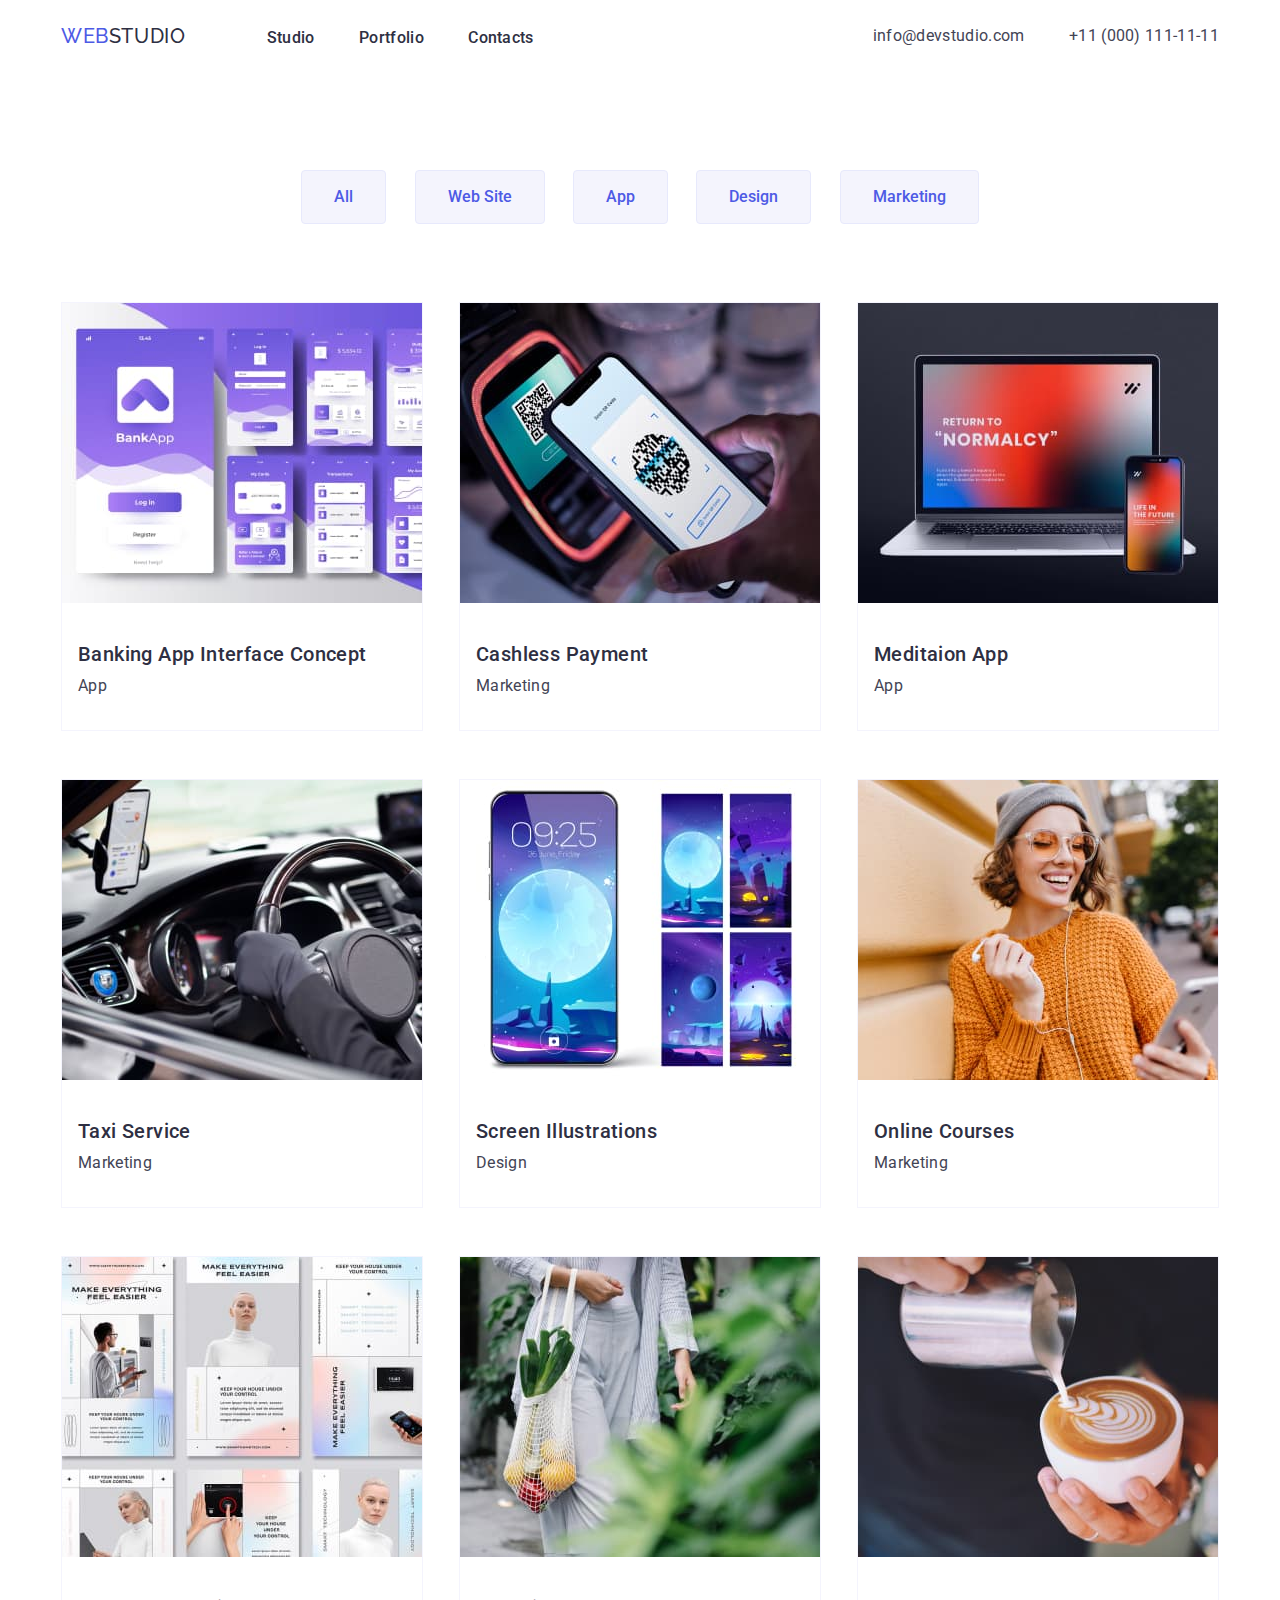
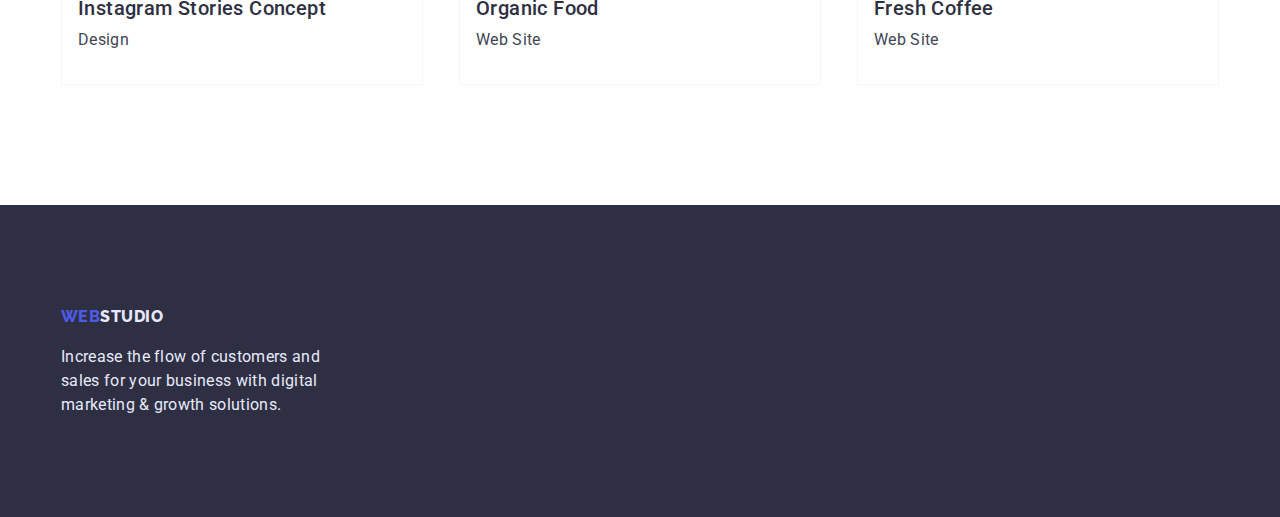
==== commit 514ba5ff: "fixes" ====
--- a/portfolio.html
+++ b/portfolio.html
@@ -12,6 +12,10 @@
 			rel="stylesheet"
 		/>
 		<link rel="stylesheet" href="./css/styles.css" />
+		<link
+			rel="stylesheet"
+			href="https://raw.githubusercontent.com/sindresorhus/modern-normalize/main/modern-normalize.css"
+		/>
 	</head>
 	<body>
 		<header class="nav-wrapper">
@@ -49,7 +53,7 @@
 		<main>
 			<div class="container">
 				<section class="portfolio-wrapper">
-					<h2 class="visually-hidden">List of services</h2>
+					<h1 class="visually-hidden">List of services</h1>
 
 					<!-- List filter -->
 					<ul class="filter-btn-wrapper list">
@@ -76,7 +80,7 @@
 							<a href="" class="portfolio-item">
 								<img src="./images/banking-app.jpg" alt="banking-app" width="360" height="300" />
 								<div class="portfolio-item-description">
-									<h3 class="header portfolio">Banking App Interface Concept</h3>
+									<h2 class="header portfolio">Banking App Interface Concept</h2>
 									<p>App</p>
 								</div>
 							</a>
@@ -85,7 +89,7 @@
 							<a href="" class="portfolio-item">
 								<img src="./images/cashless-payment.jpg" alt="cashless-payment" width="360" height="300" />
 								<div class="portfolio-item-description">
-									<h3 class="header portfolio">Cashless Payment</h3>
+									<h2 class="header portfolio">Cashless Payment</h2>
 									<p>Marketing</p>
 								</div>
 							</a>
@@ -94,7 +98,7 @@
 							<a href="" class="portfolio-item">
 								<img src="./images/meditaion-app.jpg" alt="meditaion-app" width="360" height="300" />
 								<div class="portfolio-item-description">
-									<h3 class="header portfolio">Meditaion App</h3>
+									<h2 class="header portfolio">Meditaion App</h2>
 									<p>App</p>
 								</div>
 							</a>
@@ -103,7 +107,7 @@
 							<a href="" class="portfolio-item">
 								<img src="./images/texi-service.jpg" alt="texi-service" width="360" height="300" />
 								<div class="portfolio-item-description">
-									<h3 class="header portfolio">Taxi Service</h3>
+									<h2 class="header portfolio">Taxi Service</h2>
 									<p>Marketing</p>
 								</div>
 							</a>
@@ -112,7 +116,7 @@
 							<a href="" class="portfolio-item">
 								<img src="./images/screen-illustration.jpg" alt="screen-illustration" width="360" height="300" />
 								<div class="portfolio-item-description">
-									<h3 class="header portfolio">Screen Illustrations</h3>
+									<h2 class="header portfolio">Screen Illustrations</h2>
 									<p>Design</p>
 								</div>
 							</a>
@@ -121,7 +125,7 @@
 							<a href="" class="portfolio-item">
 								<img src="./images/online-courses.jpg" alt="online-courses" width="360" height="300" />
 								<div class="portfolio-item-description">
-									<h3 class="header portfolio">Online Courses</h3>
+									<h2 class="header portfolio">Online Courses</h2>
 									<p>Marketing</p>
 								</div>
 							</a>
@@ -130,7 +134,7 @@
 							<a href="" class="portfolio-item">
 								<img src="./images/instagram-stories.jpg" alt="instagram-stories" width="360" height="300" />
 								<div class="portfolio-item-description">
-									<h3 class="header portfolio">Instagram Stories Concept</h3>
+									<h2 class="header portfolio">Instagram Stories Concept</h2>
 									<p>Design</p>
 								</div>
 							</a>
@@ -139,7 +143,7 @@
 							<a href="" class="portfolio-item">
 								<img src="./images/organic-food.jpg" alt="organic-food" width="360" height="300" />
 								<div class="portfolio-item-description">
-									<h3 class="header portfolio">Organic Food</h3>
+									<h2 class="header portfolio">Organic Food</h2>
 									<p>Web Site</p>
 								</div>
 							</a>
@@ -148,7 +152,7 @@
 							<a href="" class="portfolio-item">
 								<img src="./images/freesh-coffee.jpg" alt="freesh-coffee" width="360" height="300" />
 								<div class="portfolio-item-description">
-									<h3 class="header portfolio">Fresh Coffee</h3>
+									<h2 class="header portfolio">Fresh Coffee</h2>
 									<p>Web Site</p>
 								</div>
 							</a>
--- a/css/styles.css
+++ b/css/styles.css
@@ -34,7 +34,6 @@
     font-size: 16px;
     line-height: 1.5;
     letter-spacing: 0.02em;
-
     background-color: var(--primary-color);
 }
 
@@ -139,9 +138,7 @@
 
 /* ------------------ nav menu ------------------ */
 
-.nav-wrapper {
-    /* drop-shadow */
-}
+/* .nav-wrapper { drop-shadow } */
 
 .nav-block {
     display: flex;
@@ -199,25 +196,20 @@
 .content.list {
     display: flex;
     justify-content: space-between;
-}
-
-.content-box {
-    margin: 0 24px 0 0;
-}
-
-.content-box:last-child {
-    margin: 0;
-}
-
-.content-block.features {
+    column-gap: 24px;
+}
+
+/* .content-box {} */
+
+.section.features {
     padding: 120px 0;
 }
 
-.content-block.pictures {
+.section.pictures {
     padding-bottom: 120px;
 }
 
-.content-block.grey {
+.section.grey {
     margin: 0;
     padding: 120px 0;
 }
@@ -263,10 +255,12 @@
     display: flex;
     justify-content: space-between;
     flex-wrap: wrap;
+    row-gap: 48px;
+    column-gap: 24px;
 }
 
 .portfolio.list-box {
-    margin-bottom: 48px;
+    /* margin-bottom: 48px; */
     border: 0.5px solid var(--secondary-text-color);
 }
 
@@ -281,6 +275,10 @@
 
 .header.portfolio {
     margin-bottom: 8px;
+    font-size: 20px;
+    font-weight: 500;
+    line-height: 1.2;
+    letter-spacing: 0.02em;
 }
 
 .filter-btn-wrapper {
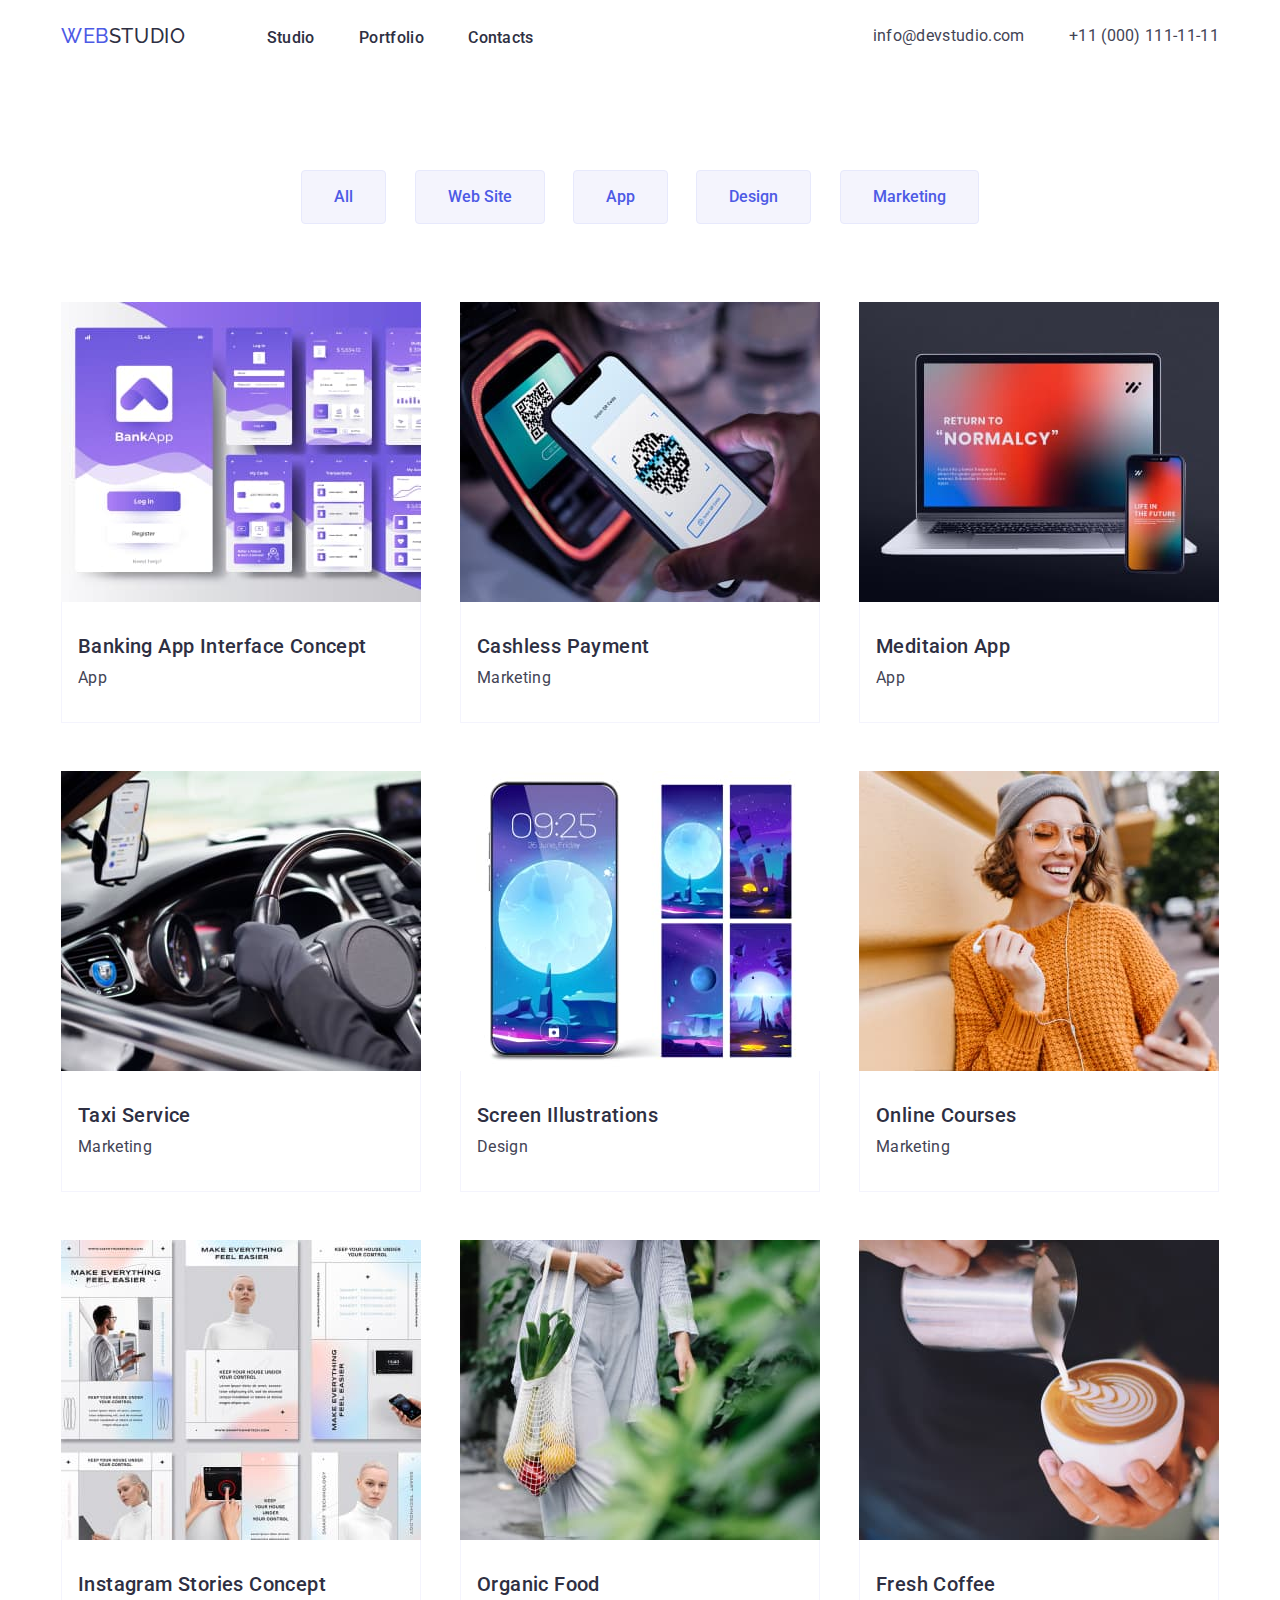
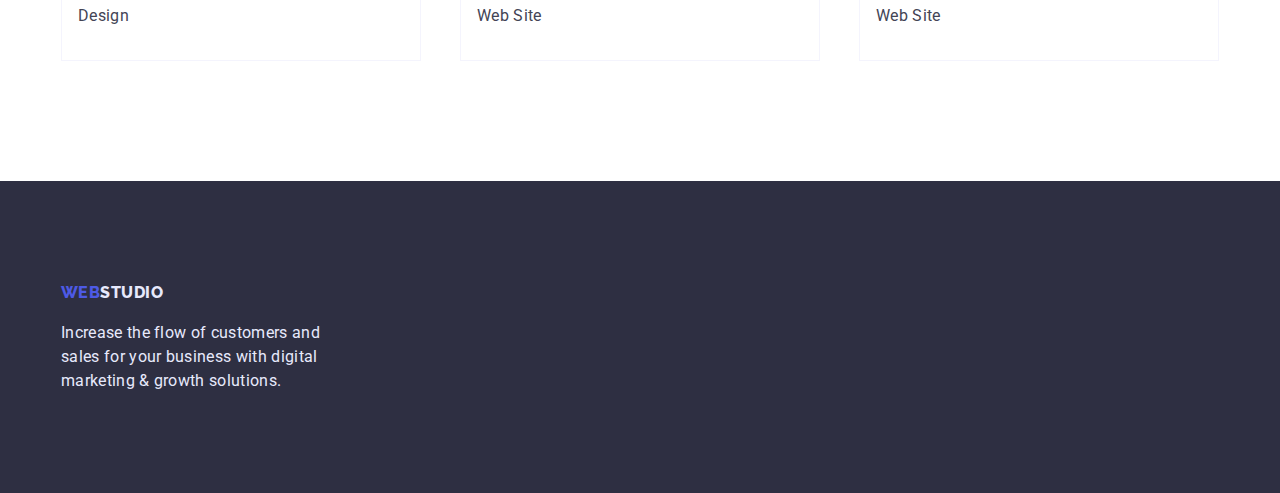
==== commit b0c32f46: "fix mistakes [homework3]" ====
--- a/portfolio.html
+++ b/portfolio.html
@@ -22,7 +22,7 @@
 			<div class="container nav-block">
 				<nav>
 					<div class="nav-menu logo-wrapper">
-						<a class="logo header nav-item" href="index.html"><span class="logo-accent">Web</span>Studio</a>
+						<a class="logo header" href="index.html"><span class="logo-accent">Web</span>Studio</a>
 					</div>
 
 					<ul class="nav-menu list">
@@ -51,8 +51,8 @@
 		<!-- list of services -->
 
 		<main>
-			<div class="container">
-				<section class="portfolio-wrapper">
+			<section class="portfolio-wrapper">
+				<div class="container">
 					<h1 class="visually-hidden">List of services</h1>
 
 					<!-- List filter -->
@@ -78,7 +78,7 @@
 					<ul class="portfolio list">
 						<li class="portfolio list-box">
 							<a href="" class="portfolio-item">
-								<img src="./images/banking-app.jpg" alt="banking-app" width="360" height="300" />
+								<img class="block" src="./images/banking-app.jpg" alt="banking-app" width="360" height="300" />
 								<div class="portfolio-item-description">
 									<h2 class="header portfolio">Banking App Interface Concept</h2>
 									<p>App</p>
@@ -87,7 +87,13 @@
 						</li>
 						<li class="portfolio list-box">
 							<a href="" class="portfolio-item">
-								<img src="./images/cashless-payment.jpg" alt="cashless-payment" width="360" height="300" />
+								<img
+									class="block"
+									src="./images/cashless-payment.jpg"
+									alt="cashless-payment"
+									width="360"
+									height="300"
+								/>
 								<div class="portfolio-item-description">
 									<h2 class="header portfolio">Cashless Payment</h2>
 									<p>Marketing</p>
@@ -96,7 +102,7 @@
 						</li>
 						<li class="portfolio list-box">
 							<a href="" class="portfolio-item">
-								<img src="./images/meditaion-app.jpg" alt="meditaion-app" width="360" height="300" />
+								<img class="block" src="./images/meditaion-app.jpg" alt="meditaion-app" width="360" height="300" />
 								<div class="portfolio-item-description">
 									<h2 class="header portfolio">Meditaion App</h2>
 									<p>App</p>
@@ -105,7 +111,7 @@
 						</li>
 						<li class="portfolio list-box">
 							<a href="" class="portfolio-item">
-								<img src="./images/texi-service.jpg" alt="texi-service" width="360" height="300" />
+								<img class="block" src="./images/texi-service.jpg" alt="texi-service" width="360" height="300" />
 								<div class="portfolio-item-description">
 									<h2 class="header portfolio">Taxi Service</h2>
 									<p>Marketing</p>
@@ -114,7 +120,13 @@
 						</li>
 						<li class="portfolio list-box">
 							<a href="" class="portfolio-item">
-								<img src="./images/screen-illustration.jpg" alt="screen-illustration" width="360" height="300" />
+								<img
+									class="block"
+									src="./images/screen-illustration.jpg"
+									alt="screen-illustration"
+									width="360"
+									height="300"
+								/>
 								<div class="portfolio-item-description">
 									<h2 class="header portfolio">Screen Illustrations</h2>
 									<p>Design</p>
@@ -123,7 +135,7 @@
 						</li>
 						<li class="portfolio list-box">
 							<a href="" class="portfolio-item">
-								<img src="./images/online-courses.jpg" alt="online-courses" width="360" height="300" />
+								<img class="block" src="./images/online-courses.jpg" alt="online-courses" width="360" height="300" />
 								<div class="portfolio-item-description">
 									<h2 class="header portfolio">Online Courses</h2>
 									<p>Marketing</p>
@@ -132,7 +144,13 @@
 						</li>
 						<li class="portfolio list-box">
 							<a href="" class="portfolio-item">
-								<img src="./images/instagram-stories.jpg" alt="instagram-stories" width="360" height="300" />
+								<img
+									class="block"
+									src="./images/instagram-stories.jpg"
+									alt="instagram-stories"
+									width="360"
+									height="300"
+								/>
 								<div class="portfolio-item-description">
 									<h2 class="header portfolio">Instagram Stories Concept</h2>
 									<p>Design</p>
@@ -141,7 +159,7 @@
 						</li>
 						<li class="portfolio list-box">
 							<a href="" class="portfolio-item">
-								<img src="./images/organic-food.jpg" alt="organic-food" width="360" height="300" />
+								<img class="block" src="./images/organic-food.jpg" alt="organic-food" width="360" height="300" />
 								<div class="portfolio-item-description">
 									<h2 class="header portfolio">Organic Food</h2>
 									<p>Web Site</p>
@@ -150,7 +168,7 @@
 						</li>
 						<li class="portfolio list-box">
 							<a href="" class="portfolio-item">
-								<img src="./images/freesh-coffee.jpg" alt="freesh-coffee" width="360" height="300" />
+								<img class="block" src="./images/freesh-coffee.jpg" alt="freesh-coffee" width="360" height="300" />
 								<div class="portfolio-item-description">
 									<h2 class="header portfolio">Fresh Coffee</h2>
 									<p>Web Site</p>
@@ -158,8 +176,8 @@
 							</a>
 						</li>
 					</ul>
-				</section>
-			</div>
+				</div>
+			</section>
 		</main>
 
 		<!--footer-->
--- a/css/styles.css
+++ b/css/styles.css
@@ -8,359 +8,348 @@
 */
 
 :root {
-    --primary-color: #ffffff;
-    --secondary-color: #2E2F42;
-    --text-color: #434455;
-    --secondary-text-color: #F4F4FD;
-    --accent-color: #4D5AE5;
-    --secondary-accent-color: #E7E9FC;
-}
-
+	--primary-color: #ffffff;
+	--secondary-color: #2e2f42;
+	--text-color: #434455;
+	--secondary-text-color: #f4f4fd;
+	--accent-color: #4d5ae5;
+	--secondary-accent-color: #e7e9fc;
+}
 
 *,
 *::after,
 *::before {
-    /*box model*/
-    margin: 0;
-    padding: 0;
-    box-sizing: border-box;
-}
-
-
+	/*box model*/
+	margin: 0;
+	padding: 0;
+	box-sizing: border-box;
+}
 
 body {
-    font-family: 'Roboto', sans-serif;
-    color: var(--text-color);
-    font-size: 16px;
-    line-height: 1.5;
-    letter-spacing: 0.02em;
-    background-color: var(--primary-color);
+	font-family: "Roboto", sans-serif;
+	color: var(--text-color);
+	font-size: 16px;
+	line-height: 1.5;
+	letter-spacing: 0.02em;
+	background-color: var(--primary-color);
 }
 
 .container {
-    max-width: 1158px;
-    margin: 0 auto;
+	max-width: 1158px;
+	margin: 0 auto;
 }
 
 .grey {
-    background-color: var(--secondary-text-color);
-}
-
+	background-color: var(--secondary-text-color);
+}
+
+.block {
+	display: block;
+}
 
 /* ------------------ logo style ------------------ */
 
 .logo {
-    font-family: 'Raleway', sans-serif;
-    text-transform: uppercase;
-    font-weight: 800;
-    line-height: 1.3;
-    letter-spacing: 0.03em;
-    color: var(--secondary-color);
-    text-decoration: none;
+	font-family: "Raleway", sans-serif;
+	text-transform: uppercase;
+	font-weight: 800;
+	line-height: 1.3;
+	letter-spacing: 0.03em;
+	color: var(--secondary-color);
+	text-decoration: none;
 }
 
 .logo.footer {
-    color: var(--light-text-color);
+	color: var(--light-text-color);
 }
 
 .logo-accent {
-    color: var(--accent-color);
-}
-
-
+	color: var(--accent-color);
+}
 
 /* ------------------ links ------------------ */
 
 .link {
-    text-decoration: none;
-    color: var(--text-color);
+	text-decoration: none;
+	color: var(--text-color);
 }
 
 .link:hover,
 .link:focus {
-    color: var(--accent-color);
+	color: var(--accent-color);
 }
 
 .nav-link {
-    font-weight: 500;
-    font-size: 16px;
-    line-height: 1.5;
-    color: var(--secondary-color);
+	font-size: 16px;
+	font-weight: 500;
+	line-height: 1.5;
+	color: var(--secondary-color);
+}
+
+.nav-link,
+.contact.link,
+.logo.header {
+	display: block;
+	padding: 24px 0;
 }
 
 .nav-link:hover,
 .nav-link:focus {
-    color: var(--text-color);
+	color: var(--text-color);
 }
 
 .nav-link:active,
 .contact.link:hover,
 .contact.link:focus {
-    color: var(--accent-color);
-}
-
-
+	color: var(--accent-color);
+}
 
 /* ------------------ headers ------------------ */
 
 .header {
-    font-size: 20px;
-    font-weight: 500;
-    line-height: 1.2;
-    color: var(--secondary-color);
-    
+	font-size: 20px;
+	font-weight: 500;
+	line-height: 1.2;
+	color: var(--secondary-color);
 }
 
 .section-header {
-    font-size: 36px;
-    line-height: 1.11;
-    text-align: center;
+	font-size: 36px;
+	line-height: 1.11;
+	text-align: center;
 }
 
 .list.header {
-    margin-bottom: 8px;
-    font-size: 20px;
-    line-height: 1.2;
+	margin-bottom: 8px;
+	font-size: 20px;
+	line-height: 1.2;
 }
 
 .visually-hidden {
-    position: absolute;
-    width: 1px;
-    height: 1px;
-    margin: -1px;
-    border: 0;
-    padding: 0;
-    clip: rect(0 0 0 0);
-    overflow: hidden;
-}
-
-
+	position: absolute;
+	width: 1px;
+	height: 1px;
+	margin: -1px;
+	border: 0;
+	padding: 0;
+	clip: rect(0 0 0 0);
+	overflow: hidden;
+}
 
 /* ------------------ nav menu ------------------ */
 
 /* .nav-wrapper { drop-shadow } */
 
 .nav-block {
-    display: flex;
-    justify-content: space-between;
-    padding: 24px 0;
+	display: flex;
+	justify-content: space-between;
 }
 
 .logo-wrapper {
-    margin-right: 77px;
+	margin-right: 77px;
 }
 
 .nav-item {
-    margin-right: 40px;
+	/* padding: 24px 0; */
+	margin-right: 40px;
 }
 
 .nav-item:last-child {
-    margin-right: 0;
+	margin-right: 0;
 }
 
 .nav-menu,
 .nav-item {
-    display: inline-block;
-}
-
+	display: inline-block;
+}
 
 /* ------------------ hero section ------------------ */
 
 .hero-wrapper {
-    padding: 192px 0;
-    text-align: center;
-    background-color: var(--secondary-color);
+	padding: 192px 0;
+	text-align: center;
+	background-color: var(--secondary-color);
 }
 
 .hero.header {
-    margin-bottom: 48px;
-    font-weight: 500;
-    font-size: 56px;
-    line-height: 1.07;
-    color: var(--primary-color);
-}
-
-
+	margin-bottom: 48px;
+	font-weight: 500;
+	font-size: 56px;
+	line-height: 1.07;
+	color: var(--primary-color);
+}
 
 /* -----------------content section ----------------- */
 
 .section-header {
-    margin-bottom: 72px;
-    font-weight: 500;
-    font-size: 36px;
-    line-height: 1.11;   
-    color: var(--secondary-color);
-    text-align: center;
+	margin-bottom: 72px;
+	font-weight: 500;
+	font-size: 36px;
+	line-height: 1.11;
+	color: var(--secondary-color);
+	text-align: center;
 }
 
 .content.list {
-    display: flex;
-    justify-content: space-between;
-    column-gap: 24px;
+	display: flex;
+	justify-content: space-between;
+	column-gap: 24px;
 }
 
 /* .content-box {} */
 
 .section.features {
-    padding: 120px 0;
+	padding: 120px 0;
 }
 
 .section.pictures {
-    padding-bottom: 120px;
+	padding-bottom: 120px;
 }
 
 .section.grey {
-    margin: 0;
-    padding: 120px 0;
-}
-
+	margin: 0;
+	padding: 120px 0;
+}
 
 /* ------------------ list classes ------------------ */
 
 .list {
-    list-style-type: none;
-}
-
-.list.team{
-    text-align: center;
-
-    background-color: var(--primary-color);
+	list-style-type: none;
+}
+
+.list.team {
+	text-align: center;
+
+	background-color: var(--primary-color);
 }
 
 .team-list {
-    text-align: center;
+	text-align: center;
 }
 
 .team-list-description {
-    padding: 32px 16px;
+	padding: 32px 16px;
 }
 
 .list-box {
-    background-color: var(--primary-color);
-}
-
+	background-color: var(--primary-color);
+}
 
 .team-list {
-    border-radius: 0 0 4px 4px;
-}
-
+	border-radius: 0 0 4px 4px;
+}
 
 /* ------------------ portfolio gallery ------------------ */
 
 .portfolio-wrapper {
-    padding: 18px 0 120px;
+	padding: 96px 0 120px;
 }
 
 .portfolio.list {
-    display: flex;
-    justify-content: space-between;
-    flex-wrap: wrap;
-    row-gap: 48px;
-    column-gap: 24px;
-}
-
-.portfolio.list-box {
-    /* margin-bottom: 48px; */
-    border: 0.5px solid var(--secondary-text-color);
-}
+	display: flex;
+	justify-content: space-between;
+	flex-wrap: wrap;
+	row-gap: 48px;
+	column-gap: 24px;
+}
+
+/* .portfolio.list-box {} */
 
 .portfolio-item {
-    color: var(--text-color);
-    text-decoration: none;
+	color: var(--text-color);
+	text-decoration: none;
 }
 
 .portfolio-item-description {
-    padding: 32px 16px;
+	padding: 32px 16px;
+	border: 0.5px solid var(--secondary-text-color);
+	border-top: none;
 }
 
 .header.portfolio {
-    margin-bottom: 8px;
-    font-size: 20px;
-    font-weight: 500;
-    line-height: 1.2;
-    letter-spacing: 0.02em;
+	margin-bottom: 8px;
+	font-size: 20px;
+	font-weight: 500;
+	line-height: 1.2;
+	letter-spacing: 0.02em;
 }
 
 .filter-btn-wrapper {
-    margin: 78px 0;
-    text-align: center;
+	margin-bottom: 78px;
+	text-align: center;
 }
 
 .filter-btn-item {
-    display: inline;
-    margin-right: 24px;
+	display: inline;
+	margin-right: 24px;
 }
 
 .filter-btn-item:last-child {
-    margin-right: 0;
-}
-
-
+	margin-right: 0;
+}
 
 /* ------------------ buttons ------------------ */
 
 .order-button {
-    display: block;
-    margin: 0 auto;
-    width: 170px;
-    height: 51px;
-    font-family: inherit; /*important*/
-    font-weight: 500;
-    font-size: 16px;
-    line-height: 1.19;
-    letter-spacing: 0.04em;
-    color: var(--primary-color);
-    background-color: var(--accent-color); 
-    border-style: none;
-    border-radius: 4px;
-    cursor: pointer;
+	display: block;
+	margin: 0 auto;
+	width: 170px;
+	height: 51px;
+	font-family: inherit; /*important*/
+	font-weight: 500;
+	font-size: 16px;
+	line-height: 1.19;
+	letter-spacing: 0.04em;
+	color: var(--primary-color);
+	background-color: var(--accent-color);
+	border-style: none;
+	border-radius: 4px;
+	cursor: pointer;
 }
 
 .order-button:hover,
 .order-button:focus {
-    color: var(--primary-color);
-
-    background-color: var(--accent-color);
+	color: var(--primary-color);
+
+	background-color: var(--accent-color);
 }
 
 .order-button:active {
-    background-color: #404BBF;
-}
-
-.filter-button { 
-    padding: 16px 32px;
-    font-family: inherit;
-    font-weight: 500;
-    font-size: 16px;
-    line-height: 1.28;
-    color: var(--accent-color);
-    
-    background-color: var(--secondary-text-color);
-    border: 1px solid var(--secondary-accent-color);
-    border-radius: 4px;
-
-    cursor: pointer;
+	background-color: #404bbf;
+}
+
+.filter-button {
+	padding: 16px 32px;
+	font-family: inherit;
+	font-weight: 500;
+	font-size: 16px;
+	line-height: 1.28;
+	color: var(--accent-color);
+
+	background-color: var(--secondary-text-color);
+	border: 1px solid var(--secondary-accent-color);
+	border-radius: 4px;
+
+	cursor: pointer;
 }
 
 .filter-button:hover,
 .filter-button:focus {
-    color: var(--secondary-text-color);
-
-    background-color: var(--accent-color);
-    border: 1px solid var(--accent-color);
-}
-
-
+	color: var(--secondary-text-color);
+
+	background-color: var(--accent-color);
+	border: 1px solid var(--accent-color);
+}
 
 /* ------------------ footer ------------------ */
 
 .footer {
     padding: 100px 0;
-    color: var(--secondary-accent-color);
-    background-color: var(--secondary-color);
+	color: var(--secondary-accent-color);
+	background-color: var(--secondary-color);
 }
 
 .footer-text {
-    margin-top: 16px;
-    max-width: 264px;
-}+	margin-top: 16px;
+	max-width: 264px;
+}
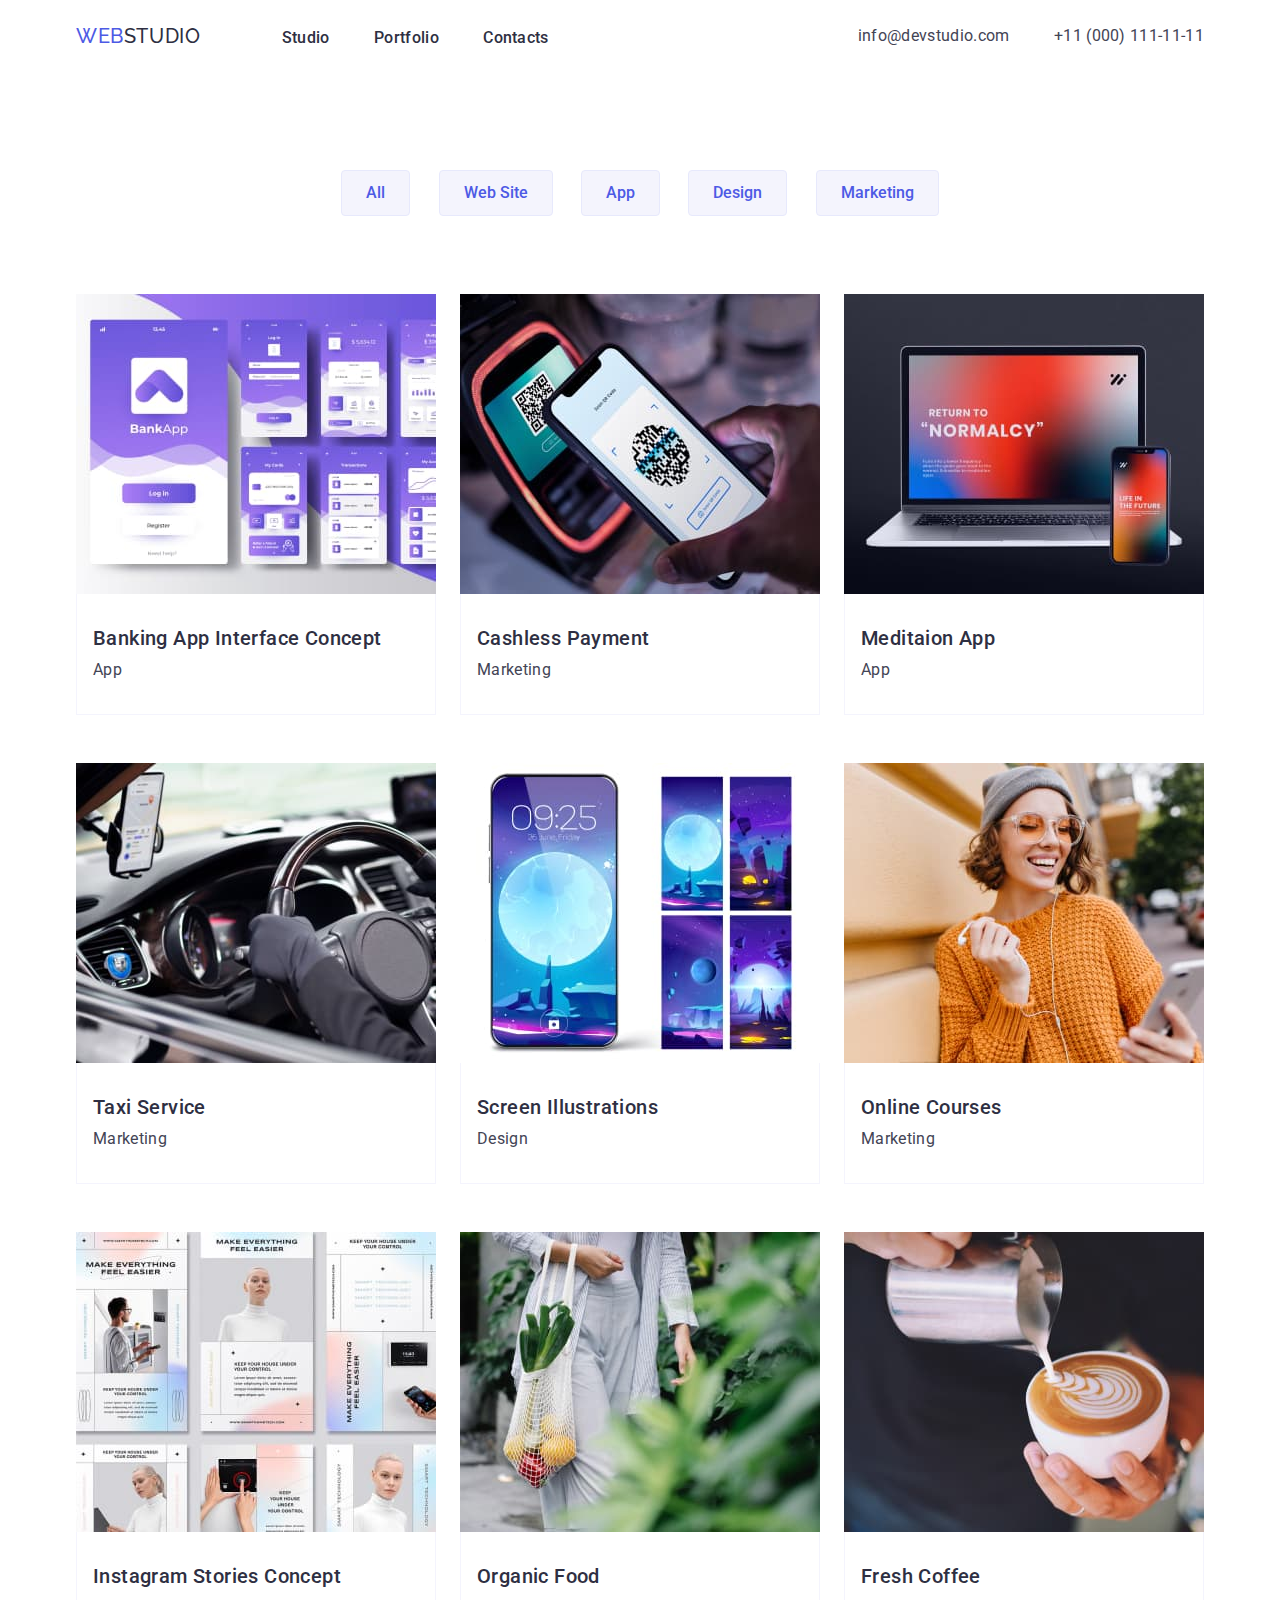
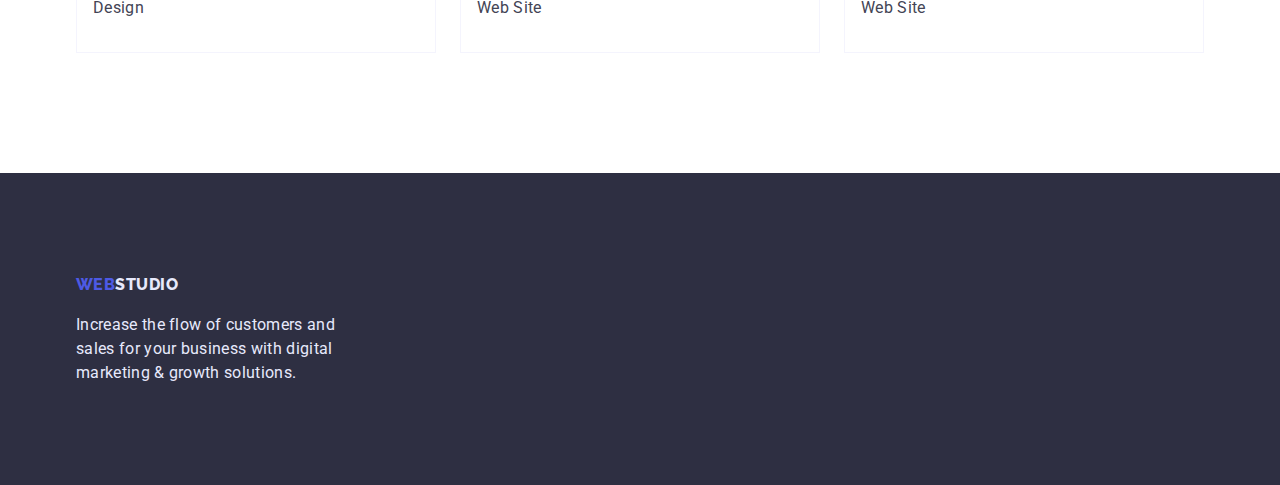
==== commit d195db64: "some fixes" ====
--- a/portfolio.html
+++ b/portfolio.html
@@ -11,11 +11,11 @@
 			href="https://fonts.googleapis.com/css2?family=Raleway:wght@800&family=Roboto:wght@400;500;700;900&display=swap"
 			rel="stylesheet"
 		/>
-		<link rel="stylesheet" href="./css/styles.css" />
 		<link
 			rel="stylesheet"
 			href="https://raw.githubusercontent.com/sindresorhus/modern-normalize/main/modern-normalize.css"
 		/>
+		<link rel="stylesheet" href="./css/styles.css" />
 	</head>
 	<body>
 		<header class="nav-wrapper">
@@ -87,13 +87,7 @@
 						</li>
 						<li class="portfolio list-box">
 							<a href="" class="portfolio-item">
-								<img
-									class="block"
-									src="./images/cashless-payment.jpg"
-									alt="cashless-payment"
-									width="360"
-									height="300"
-								/>
+								<img class="block" src="./images/cashless-payment.jpg" alt="cashless-payment" width="360" height="300" />
 								<div class="portfolio-item-description">
 									<h2 class="header portfolio">Cashless Payment</h2>
 									<p>Marketing</p>
@@ -120,13 +114,7 @@
 						</li>
 						<li class="portfolio list-box">
 							<a href="" class="portfolio-item">
-								<img
-									class="block"
-									src="./images/screen-illustration.jpg"
-									alt="screen-illustration"
-									width="360"
-									height="300"
-								/>
+								<img class="block" src="./images/screen-illustration.jpg" alt="screen-illustration" width="360" height="300" />
 								<div class="portfolio-item-description">
 									<h2 class="header portfolio">Screen Illustrations</h2>
 									<p>Design</p>
@@ -144,13 +132,7 @@
 						</li>
 						<li class="portfolio list-box">
 							<a href="" class="portfolio-item">
-								<img
-									class="block"
-									src="./images/instagram-stories.jpg"
-									alt="instagram-stories"
-									width="360"
-									height="300"
-								/>
+								<img class="block" src="./images/instagram-stories.jpg" alt="instagram-stories" width="360" height="300" />
 								<div class="portfolio-item-description">
 									<h2 class="header portfolio">Instagram Stories Concept</h2>
 									<p>Design</p>
--- a/css/styles.css
+++ b/css/styles.css
@@ -19,7 +19,6 @@
 *,
 *::after,
 *::before {
-	/*box model*/
 	margin: 0;
 	padding: 0;
 	box-sizing: border-box;
@@ -35,8 +34,9 @@
 }
 
 .container {
-	max-width: 1158px;
+	width: 1158px;
 	margin: 0 auto;
+	padding: 0 15px;
 }
 
 .grey {
@@ -56,6 +56,7 @@
 	line-height: 1.3;
 	letter-spacing: 0.03em;
 	color: var(--secondary-color);
+	
 	text-decoration: none;
 }
 
@@ -121,6 +122,7 @@
 
 .list.header {
 	margin-bottom: 8px;
+	
 	font-size: 20px;
 	line-height: 1.2;
 }
@@ -149,13 +151,8 @@
 	margin-right: 77px;
 }
 
-.nav-item {
-	/* padding: 24px 0; */
+.nav-item:not(:last-child) {
 	margin-right: 40px;
-}
-
-.nav-item:last-child {
-	margin-right: 0;
 }
 
 .nav-menu,
@@ -168,14 +165,17 @@
 .hero-wrapper {
 	padding: 192px 0;
 	text-align: center;
+
 	background-color: var(--secondary-color);
 }
 
 .hero.header {
 	margin-bottom: 48px;
+	
 	font-weight: 500;
 	font-size: 56px;
 	line-height: 1.07;
+	
 	color: var(--primary-color);
 }
 
@@ -183,6 +183,7 @@
 
 .section-header {
 	margin-bottom: 72px;
+	
 	font-weight: 500;
 	font-size: 36px;
 	line-height: 1.11;
@@ -262,12 +263,14 @@
 
 .portfolio-item-description {
 	padding: 32px 16px;
+	
 	border: 0.5px solid var(--secondary-text-color);
 	border-top: none;
 }
 
 .header.portfolio {
 	margin-bottom: 8px;
+	
 	font-size: 20px;
 	font-weight: 500;
 	line-height: 1.2;
@@ -295,12 +298,14 @@
 	margin: 0 auto;
 	width: 170px;
 	height: 51px;
+	
 	font-family: inherit; /*important*/
 	font-weight: 500;
 	font-size: 16px;
 	line-height: 1.19;
 	letter-spacing: 0.04em;
 	color: var(--primary-color);
+	
 	background-color: var(--accent-color);
 	border-style: none;
 	border-radius: 4px;
@@ -319,7 +324,8 @@
 }
 
 .filter-button {
-	padding: 16px 32px;
+	padding: 12px 24px;
+	
 	font-family: inherit;
 	font-weight: 500;
 	font-size: 16px;
@@ -329,7 +335,6 @@
 	background-color: var(--secondary-text-color);
 	border: 1px solid var(--secondary-accent-color);
 	border-radius: 4px;
-
 	cursor: pointer;
 }
 
@@ -338,18 +343,20 @@
 	color: var(--secondary-text-color);
 
 	background-color: var(--accent-color);
-	border: 1px solid var(--accent-color);
+	border: 1px solid transparent;
 }
 
 /* ------------------ footer ------------------ */
 
 .footer {
     padding: 100px 0;
+
 	color: var(--secondary-accent-color);
+	
 	background-color: var(--secondary-color);
 }
 
 .footer-text {
 	margin-top: 16px;
-	max-width: 264px;
-}
+	width: 264px;
+}
